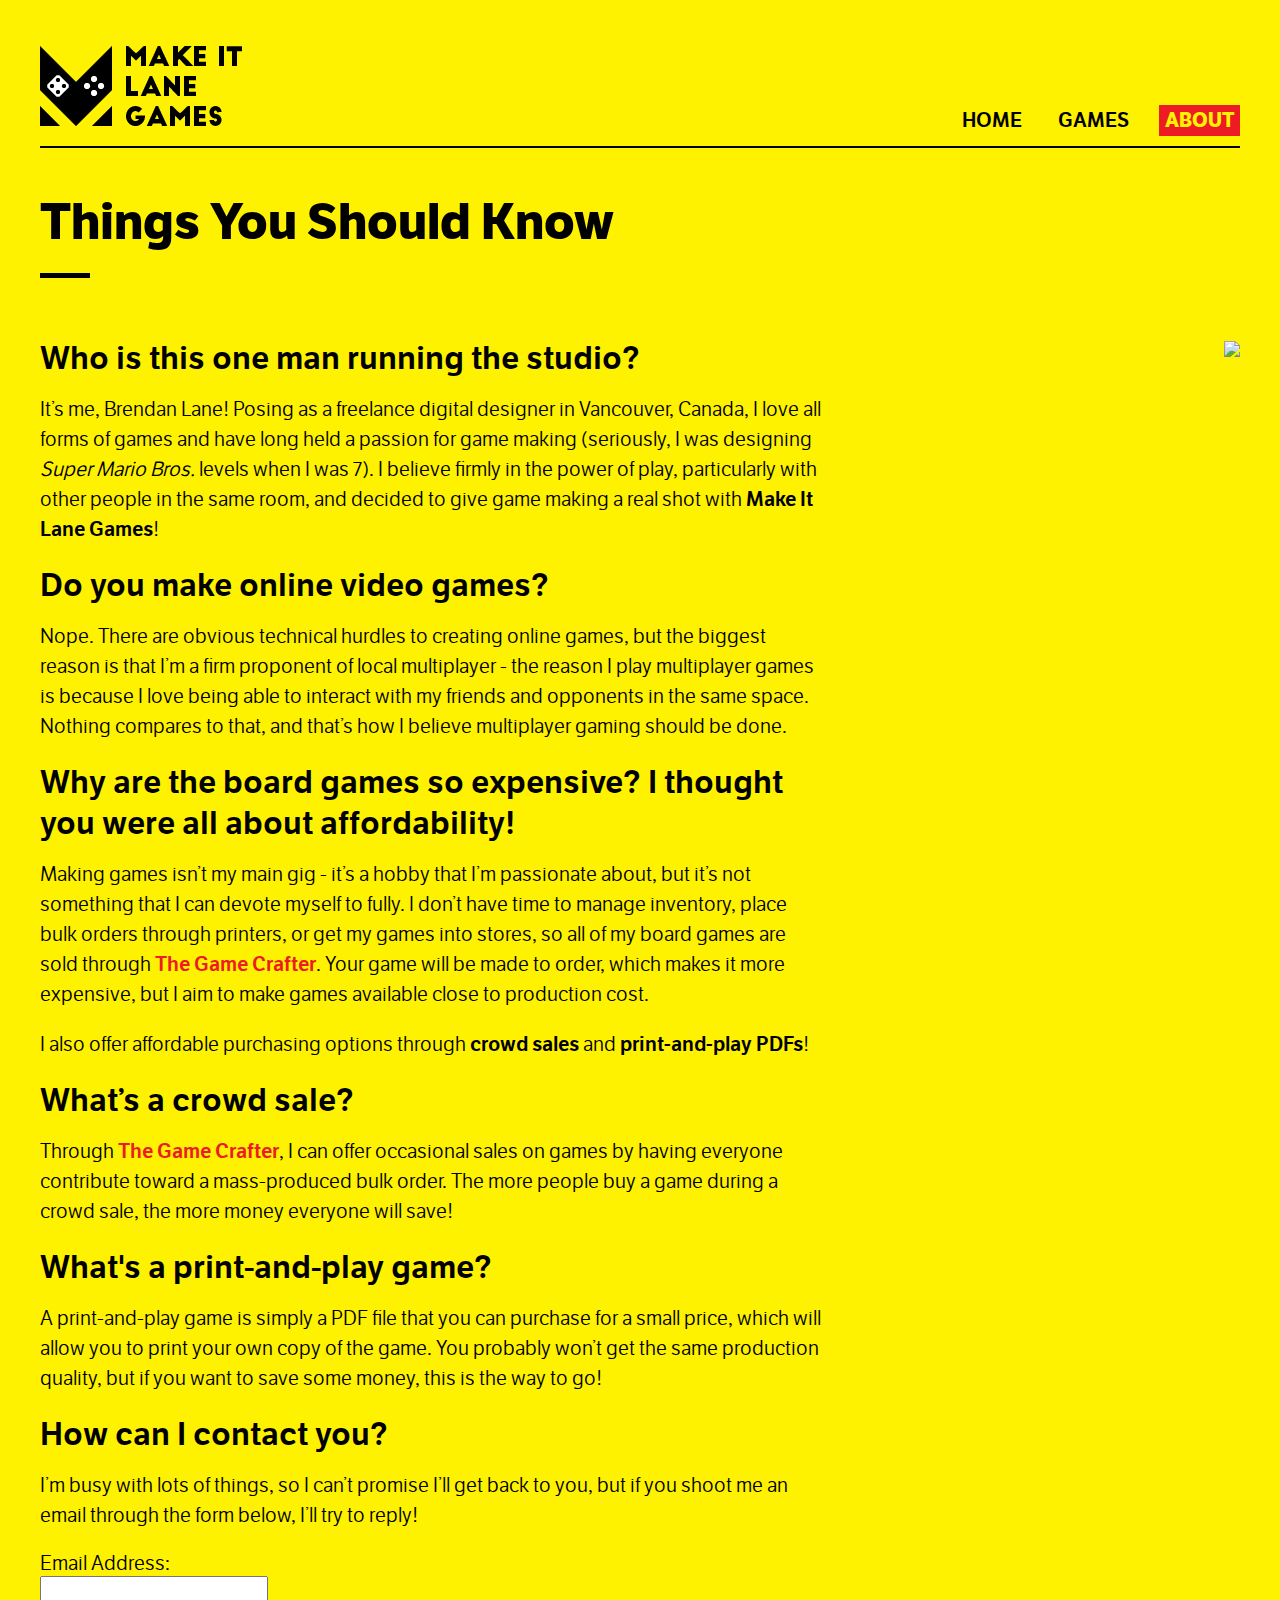
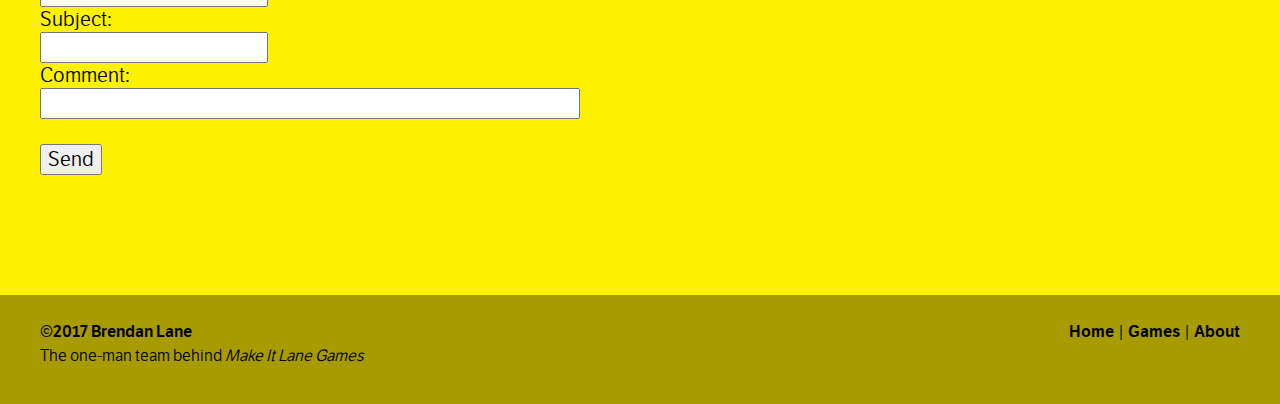
==== public_html/about.html @ 12514924 "Created basic skeletons for home and about page, including content" ====
<!DOCTYPE html>
<html>

  <head>
    <meta charset="utf-8">
    <meta name="viewport" content="width=device-width, initial-scale=1">
    <title>Home | Make It Lane Games</title>

    <link href="css/main.css" rel="stylesheet">
    <link rel="shortcut icon" type="image/png" href="img/favicon.png"> <!-- Favicon -->
  </head>





  <body>

    <div class="wrapper">  

      <!-- Header -->

      <!-- Main Navigation -->
      <header>
        <nav>
          <div class="container">
            <div class="col-1of3 col-1of2-sm">
              <a href="index.html" class="link-brendan"><img src="img/logo-nav.png" alt="Brendan Lane's logo."></a>
            </div>
            <div class="col-2of3 col-1of2-sm">
              <ul>
                <li><a href="index.html">Home</a></li>
                <li><a href="games.html">Games</a></li>
                <li><a href="about.html" class="nav-link-current">About</a></li>
              </ul>
            </div>
          </div>
        </nav>
      </header>


      <!-- Main layout -->
      <div class="container">
        <div class="col-full">
          <h1>Things You Should Know</h1>
        </div>
      </div>
      <div class="container">
        <div class="col-1of3 col-1of2-sm mobile-switch">
          <img src="http://via.placeholder.com/600x1200">
        </div>
        <div class="col-2of3 col-1of2-sm">
          <h2>Who is this one man running the studio?</h2>
          <p>It’s me, Brendan Lane! Posing as a freelance digital designer in Vancouver, Canada, I love all forms of games and have long held a passion for game making (seriously, I was designing <em>Super Mario Bros.</em> levels when I was 7). I believe firmly in the power of play, particularly with other people in the same room, and decided to give game making a real shot with <strong>Make It Lane Games</strong>!</p>
          <h2>Do you make online video games?</h2>
          <p>Nope. There are obvious technical hurdles to creating online games, but the biggest reason is that I’m a firm proponent of local multiplayer - the reason I play multiplayer games is because I love being able to interact with my friends and opponents in the same space. Nothing compares to that, and that’s how I believe multiplayer gaming should be done.</p>
          <h2>Why are the board games so expensive? I thought you were all about affordability!</h2>
          <p>Making games isn’t my main gig - it’s a hobby that I’m passionate about, but it’s not something that I can devote myself to fully. I don’t have time to manage inventory, place bulk orders through printers, or get my games into stores, so all of my board games are sold through <a href="http://www.thegamecrafter.com">The Game Crafter</a>. Your game will be made to order, which makes it more expensive, but I aim to make games available close to production cost.</p>
          <p>I also offer affordable purchasing options through <strong>crowd sales</strong> and <strong>print-and-play PDFs</strong>!</p>
          <h2>What’s a crowd sale?</h2>
          <p>Through <a href="http://www.thegamecrafter.com">The Game Crafter</a>, I can offer occasional sales on games by having everyone contribute toward a mass-produced bulk order. The more people buy a game during a crowd sale, the more money everyone will save!</p>
          <h2>What's a print-and-play game?</h2>
          <p>A print-and-play game is simply a PDF file that you can purchase for a small price, which will allow you to print your own copy of the game. You probably won’t get the same production quality, but if you want to save some money, this is the way to go!</p>
          <h2>How can I contact you?</h2>
          <p>I’m busy with lots of things, so I can’t promise I’ll get back to you, but if you shoot me an email through the form below, I’ll try to reply!</p>
          <form action="mailto:someone@example.com" method="post" enctype="text/plain">
            Email Address:<br>
            <input type="text" name="mail"><br>
            Subject:<br>
            <input type="text" name="subject"><br>
            Comment:<br>
            <input type="text" name="comment" size="50"><br><br>
            <input type="submit" value="Send">
          </form>
        </div>
      </div>
    </div>



    <!-- Footer -->
    <footer>
      <div class="wrapper">
        <div class="container">
          <div class="col-2of3 col-1of2-sm">
            <p><strong>©2017 Brendan Lane</strong><br/>
              The one-man team behind <em>Make It Lane Games</em></p>
          </div>
          <div class="col-1of3 col-1of2-sm">
            <p class="contact-list-footer"><a href="index.html">Home</a> | <a href="games.html">Games</a> | <a href="about.html">About</a></p>
           </div>
        </div>
      </div>
    </footer>

    

  </body>
</html>
---- public_html/css/main.css ----
/*! normalize.css v3.0.2 | MIT License | git.io/normalize */html{font-family:sans-serif;-ms-text-size-adjust:100%;-webkit-text-size-adjust:100%}body{margin:0}article,aside,details,figcaption,figure,footer,header,hgroup,main,menu,nav,section,summary{display:block}audio,canvas,progress,video{display:inline-block;vertical-align:baseline}audio:not([controls]){display:none;height:0}[hidden],template{display:none}a{background-color:transparent}a:active,a:hover{outline:0}abbr[title]{border-bottom:1px dotted}b,strong{font-weight:bold}dfn{font-style:italic}h1{font-size:2em;margin:0.67em 0}mark{background:#ff0;color:#000}small{font-size:80%}sub,sup{font-size:75%;line-height:0;position:relative;vertical-align:baseline}sup{top:-0.5em}sub{bottom:-0.25em}img{border:0}svg:not(:root){overflow:hidden}figure{margin:1em 40px}hr{-moz-box-sizing:content-box;-webkit-box-sizing:content-box;box-sizing:content-box;height:0}pre{overflow:auto}code,kbd,pre,samp{font-family:monospace, monospace;font-size:1em}button,input,optgroup,select,textarea{color:inherit;font:inherit;margin:0}button{overflow:visible}button,select{text-transform:none}button,html input[type=button],input[type=reset],input[type=submit]{-webkit-appearance:button;cursor:pointer}button[disabled],html input[disabled]{cursor:default}button::-moz-focus-inner,input::-moz-focus-inner{border:0;padding:0}input{line-height:normal}input[type=checkbox],input[type=radio]{-webkit-box-sizing:border-box;box-sizing:border-box;padding:0}input[type=number]::-webkit-inner-spin-button,input[type=number]::-webkit-outer-spin-button{height:auto}input[type=search]{-webkit-appearance:textfield;-moz-box-sizing:content-box;-webkit-box-sizing:content-box;box-sizing:content-box}input[type=search]::-webkit-search-cancel-button,input[type=search]::-webkit-search-decoration{-webkit-appearance:none}fieldset{border:1px solid #c0c0c0;margin:0 2px;padding:0.35em 0.625em 0.75em}legend{border:0;padding:0}textarea{overflow:auto}optgroup{font-weight:bold}table{border-collapse:collapse;border-spacing:0}td,th{padding:0}@font-face{font-family:'LFT Etica';src:url("fonts/lft_etica_book.eot");src:url("fonts/lft_etica_book.eot?#iefix") format("embedded-opentype"), url("fonts/lft_etica_book.woff2") format("woff2"), url("fonts/lft_etica_book.woff") format("woff"), url("fonts/lft_etica_book.ttf") format("truetype"), url("fonts/lft_etica_book.svg#svgFontName") format("svg")}@font-face{font-family:'LFT Etica Bold';src:url("fonts/lft_etica_bold.eot");src:url("fonts/lft_etica_bold.eot?#iefix") format("embedded-opentype"), url("fonts/lft_etica_bold.woff2") format("woff2"), url("fonts/lft_etica_bold.woff") format("woff"), url("fonts/lft_etica_bold.ttf") format("truetype"), url("fonts/lft_etica_bold.svg#svgFontName") format("svg")}@font-face{font-family:'LFT Etica Bold Italic';src:url("fonts/lft_etica_bolditalic.eot");src:url("fonts/lft_etica_bolditalic?#iefix") format("embedded-opentype"), url("fonts/lft_etica_bolditalic.woff2") format("woff2"), url("fonts/lft_etica_bolditalic.woff") format("woff"), url("fonts/lft_etica_bolditalic.ttf") format("truetype"), url("fonts/lft_etica_bolditalic.svg#svgFontName") format("svg")}@font-face{font-family:'LFT Etica Semibold';src:url("fonts/lft_etica_semibold.eot");src:url("fonts/lft_etica_semibold.eot?#iefix") format("embedded-opentype"), url("fonts/lft_etica_semibold.woff2") format("woff2"), url("fonts/lft_etica_semibold.woff") format("woff"), url("fonts/lft_etica_semibold.ttf") format("truetype"), url("fonts/lft_etica_semibold.svg#svgFontName") format("svg")}@font-face{font-family:'LFT Etica Light';src:url("fonts/lft_etica_light.eot");src:url("fonts/lft_etica_light.eot?#iefix") format("embedded-opentype"), url("fonts/lft_etica_light.woff2") format("woff2"), url("fonts/lft_etica_light.woff") format("woff"), url("fonts/lft_etica_light.ttf") format("truetype"), url("fonts/lft_etica_light.svg#svgFontName") format("svg")}@font-face{font-family:'LFT Etica Light Italic';src:url("fonts/lft_etica_lightitalic.eot");src:url("fonts/lft_etica_lightitalic.eot?#iefix") format("embedded-opentype"), url("fonts/lft_etica_lightitalic.woff2") format("woff2"), url("fonts/lft_etica_lightitalic.woff") format("woff"), url("fonts/lft_etica_lightitalic.ttf") format("truetype"), url("fonts/lft_etica_lightitalic.svg#svgFontName") format("svg")}*,:after,:before{-webkit-box-sizing:border-box;box-sizing:border-box}body{font-family:'LFT Etica', Arial, sans-serif;font-size:1.25em;color:#000000;background-color:#FFF200;padding-bottom:0;margin-top:1.3em}.wrapper{max-width:76em;margin:0 auto;padding:0 2em}img{max-width:100%;height:auto}::-moz-selection{color:#FFF200;background:#ED1C24}::selection{color:#FFF200;background:#ED1C24}figure{margin:0}nav{padding:1em 0;border-bottom:0.1em solid #000000}nav ul{margin:0;text-align:center;padding:2.2em 0 0 0}nav a{border-bottom:none}nav a:focus,nav a:hover{border-bottom:none}nav li{list-style-type:none;text-transform:uppercase;font-size:1em;font-family:'LFT Etica Semibold', Arial, sans-serif;margin:0 1em 0.5em 1em;display:inline-block}nav li a{color:#000000;padding:0.15em 0.3em}nav li a.nav-link-current,nav li a:focus,nav li a:hover{color:#FFF200;background-color:#ED1C24}nav li a.nav-link-current{font-family:'LFT Etica bold', Arial, sans-serif}nav img{margin:auto;display:block;opacity:1;-webkit-transition:opacity 0.3s ease-out;-o-transition:opacity 0.3s ease-out;transition:opacity 0.3s ease-out}nav img:focus,nav img:hover{opacity:0.5;-webkit-transition:opacity 0.3s ease-out;-o-transition:opacity 0.3s ease-out;transition:opacity 0.3s ease-out}h1{font-size:1.75em;margin:0;font-family:'LFT Etica Bold', Arial, sans-serif;color:#000000}h1:after{color:#000000;content:"\A \2014";white-space:pre-wrap}h1 #highlight{color:#ED1C24}h2{font-family:'LFT Etica Semibold', Arial, sans-serif;font-size:1.2em;margin-top:0;margin-bottom:0.5em;color:#000000}h3{font-family:'LFT Etica Semibold', Arial, sans-serif;font-size:0.9em;margin-bottom:0;color:#000000}h4{text-transform:uppercase;font-size:0.8em;font-family:'LFT Etica Semibold', Arial, sans-serif;margin-bottom:0;color:#000000}ol,p,ul{margin:0 0 1em 0;font-size:0.8em;line-height:1.5em}p strong{font-family:'LFT Etica Semibold', Arial, sans-serif}.button{margin:0 auto;width:7.5;padding:0.5em 0.75em;color:#FFF200;background-color:#ED1C24;text-decoration:none;text-transform:uppercase;font-family:'LFT Etica Bold', Arial, sans-serif;border-bottom:none;-webkit-transition:all 0.1s ease-out;-o-transition:all 0.1s ease-out;transition:all 0.1s ease-out}.button:focus,.button:hover{background-color:#A89B00;color:#FFF200;border-bottom:none}a{color:#ED1C24;font-family:'LFT Etica Semibold', Arial, sans-serif;border-bottom:0.15em solid rgba(153, 43, 31, 0);text-decoration:none;-webkit-transition:all 0.3s ease-out;-o-transition:all 0.3s ease-out;transition:all 0.3s ease-out}a:focus,a:hover{color:#ED1C24;border-bottom:0.15em solid #992b1f;-webkit-transition:all 0.3s ease-out;-o-transition:all 0.3s ease-out;transition:all 0.3s ease-out}footer{background-color:#A89B00;font-family:'LFT Etica', Arial, sans-serif;padding-top:0.5em;margin-top:5em}footer a{color:#000000;border-bottom:0.15em solid transparent}footer a:focus,footer a:hover{color:#000000;border-bottom:0.15em solid black}.recent-games{border-top:0.1em solid #A89B00;padding-top:5em}.recent-games .container{margin-bottom:1.5em}.game-preview{padding:0.3em 0;text-align:left;opacity:1;position:relative}.game-preview img{display:block;-webkit-transition:all 0.3s ease-out;-o-transition:all 0.3s ease-out;transition:all 0.3s ease-out}.game-preview:focus img,.game-preview:hover img{opacity:0.9;-webkit-transition:all 0.3s ease-out;-o-transition:all 0.3s ease-out;transition:all 0.3s ease-out}.game-preview .game-info{position:absolute;background-color:black;height:3em;left:0;right:0;bottom:0;-webkit-transition:all 0.3s ease-out;-o-transition:all 0.3s ease-out;transition:all 0.3s ease-out}.game-preview:focus .game-info,.game-preview:hover .game-info{background-color:rgba(0, 0, 0, 0.65);-webkit-transition:all 0.3s ease-out;-o-transition:all 0.3s ease-out;transition:all 0.3s ease-out}.game-preview .game-name{font-family:'LFT Etica Bold', Arial, sans-serif;font-size:1em;margin:0.65em 0 0 0.75em;line-height:1;color:#FFF200;-webkit-transition:all 0.3s ease-out;-o-transition:all 0.3s ease-out;transition:all 0.3s ease-out}.game-preview .game-price{font-family:'LFT Etica Light Italic', Arial, sans-serif;font-size:0.8em;margin:0 0 0 0.75em;padding-bottom:2em;line-height:1;color:#FFF200}.game-preview:focus .game-name,.game-preview:hover .game-name{-webkit-transition:all 0.3s ease-out;-o-transition:all 0.3s ease-out;transition:all 0.3s ease-out}.container.separator{padding-bottom:3.5em}.container:after{content:"";display:table;clear:both}[class*=col-]{margin:1em 0;width:100%}nav [class*=col-]{margin:0;width:100%}@media (min-width:35em){h1{font-size:1.5em}h2{font-size:1.25em}h3{font-size:1.1em;margin-bottom:0.3em}h4{font-size:0.9em}ol,p,ul{font-size:1em}nav ul li{margin-right:0}header{padding-bottom:1.5em}footer{padding-top:0.25em}footer p{font-size:0.8em}nav{position:relative}nav img{float:left}nav ul{position:absolute;bottom:0;right:0}}@media (min-width:40em){.container{margin-left:-1em;margin-right:-1em}[class*=col-]{padding:0 1em;float:left}.col-1of2-sm{width:50%}.col-full{width:100%}.mobile-switch{float:right;text-align:right}.separator{margin-bottom:5em}.contact-list-footer{text-align:right}.game-preview .game-info{left:1em;right:1em}}@media (min-width:56.25em){h1{font-size:2.5em;line-height:1em}h2{font-size:1.6em}.col-1of3{width:33.33%}.col-2of3{width:66.66%}.col-1of4{width:25%}.col-3of4{width:75%}.col-1of2{width:50%}}
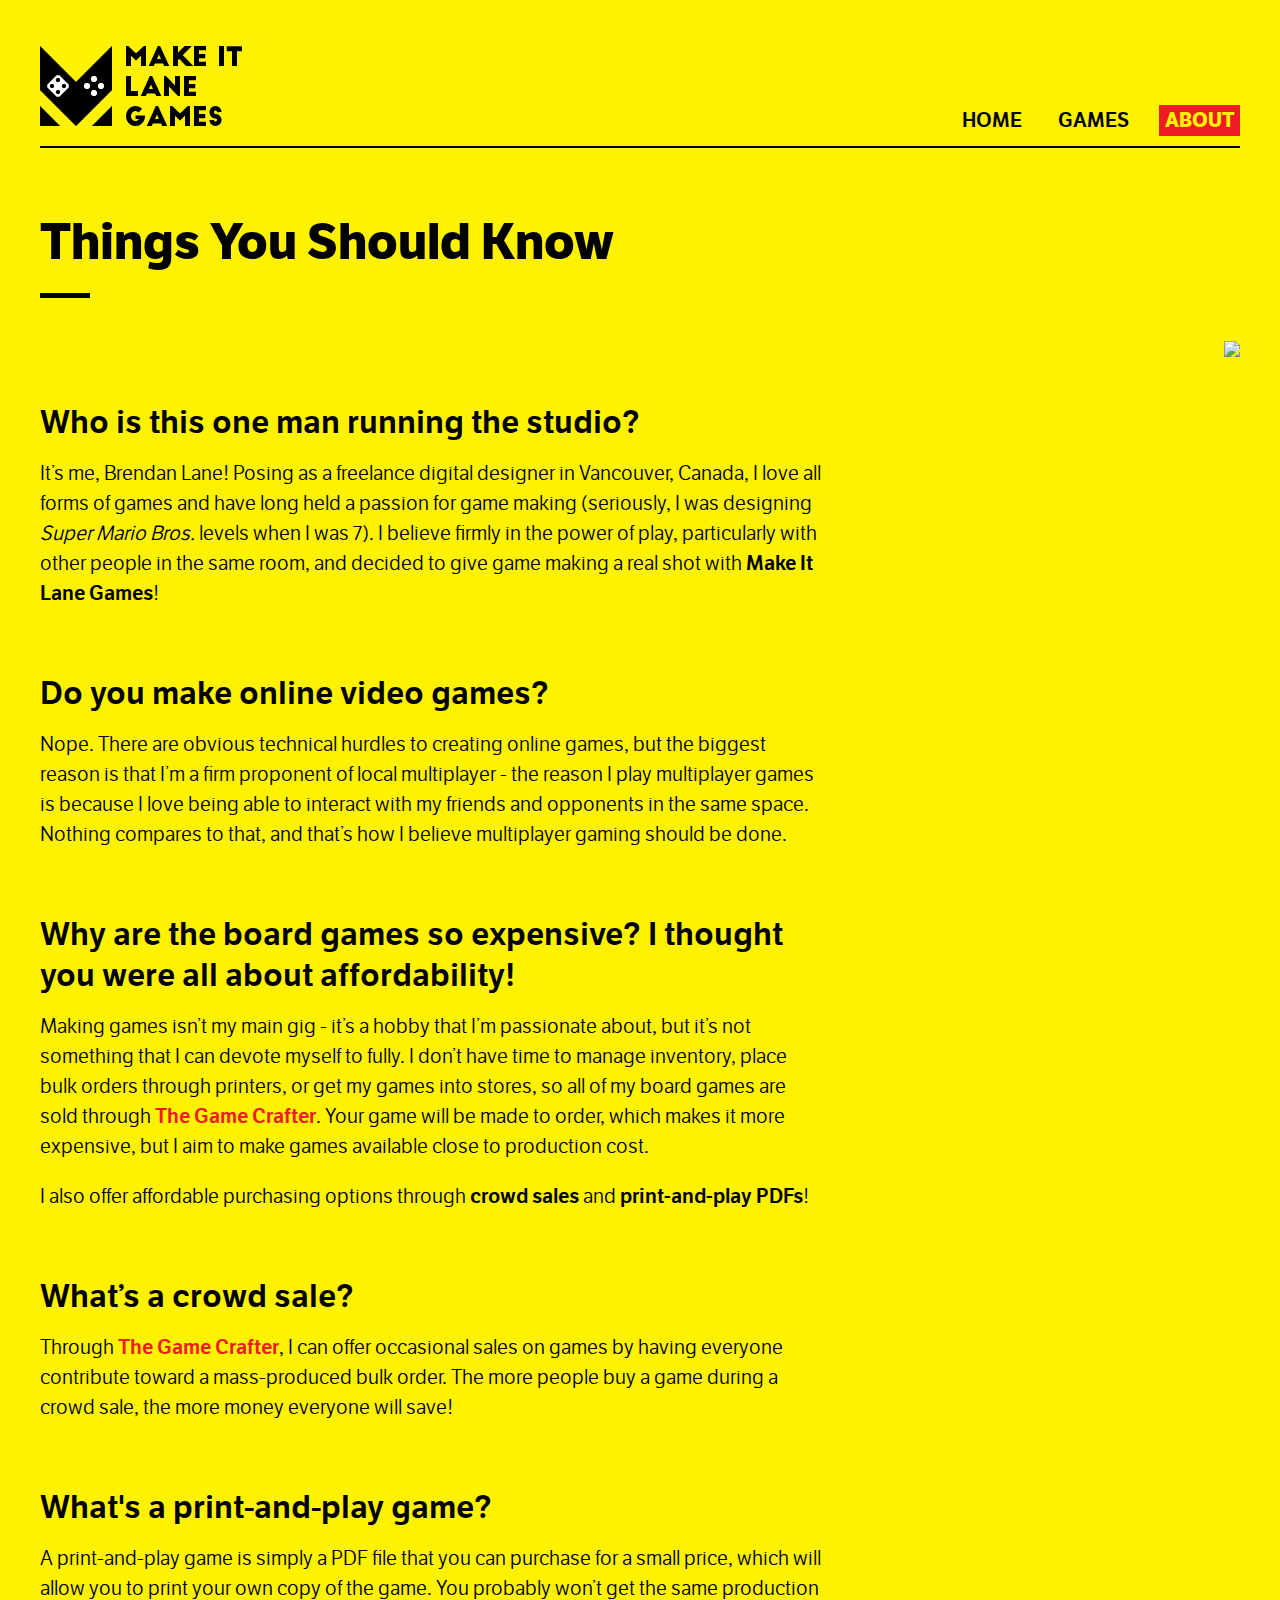
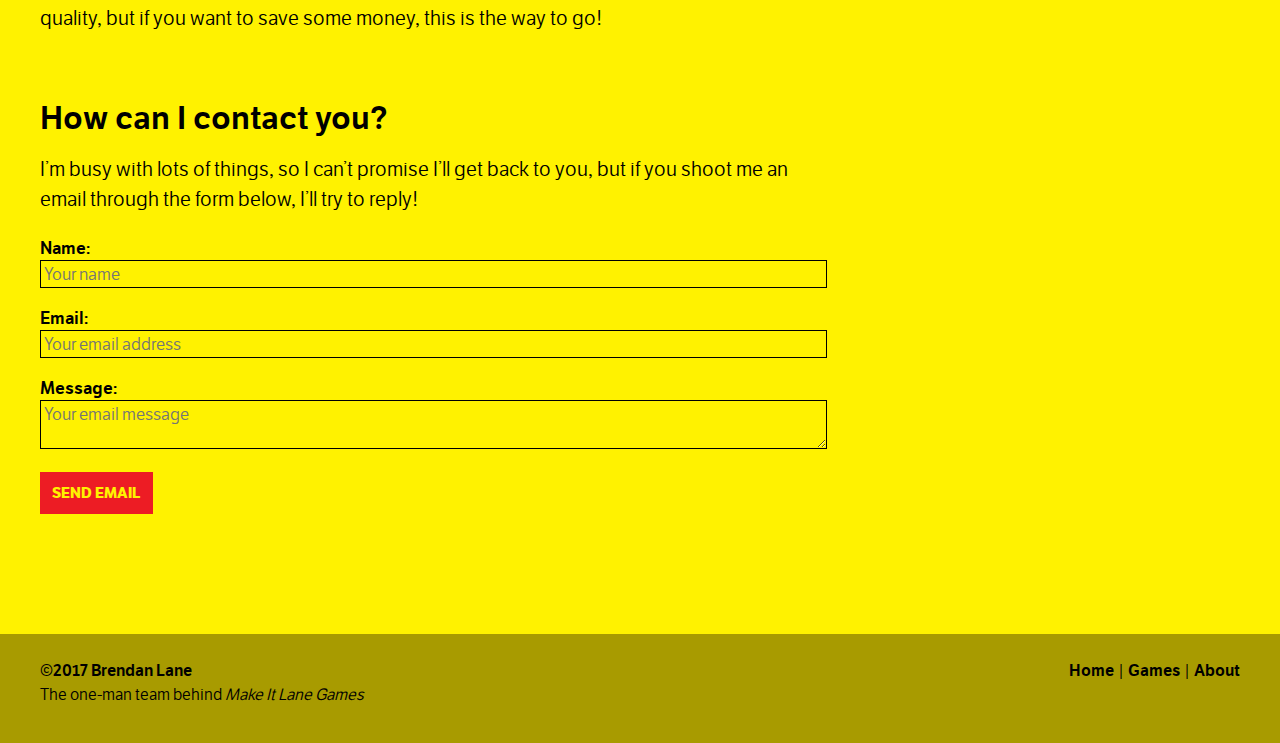
==== commit 06533351: "Made entire skeleton of website Created a generally semantic structure Finished styling mobile-first" ====
--- a/public_html/about.html
+++ b/public_html/about.html
@@ -4,7 +4,7 @@
   <head>
     <meta charset="utf-8">
     <meta name="viewport" content="width=device-width, initial-scale=1">
-    <title>Home | Make It Lane Games</title>
+    <title>About | Make It Lane Games</title>
 
     <link href="css/main.css" rel="stylesheet">
     <link rel="shortcut icon" type="image/png" href="img/favicon.png"> <!-- Favicon -->
@@ -23,7 +23,7 @@
       <!-- Main Navigation -->
       <header>
         <nav>
-          <div class="container">
+          <section class="container">
             <div class="col-1of3 col-1of2-sm">
               <a href="index.html" class="link-brendan"><img src="img/logo-nav.png" alt="Brendan Lane's logo."></a>
             </div>
@@ -34,22 +34,18 @@
                 <li><a href="about.html" class="nav-link-current">About</a></li>
               </ul>
             </div>
-          </div>
+          </section>
         </nav>
       </header>
 
 
       <!-- Main layout -->
-      <div class="container">
-        <div class="col-full">
-          <h1>Things You Should Know</h1>
-        </div>
-      </div>
-      <div class="container">
-        <div class="col-1of3 col-1of2-sm mobile-switch">
+      <h1>Things You Should Know</h1>
+      <section class="container">
+        <section class="col-1of3 col-1of2-sm mobile-switch">
           <img src="http://via.placeholder.com/600x1200">
-        </div>
-        <div class="col-2of3 col-1of2-sm">
+        </section>
+        <article class="col-2of3 col-1of2-sm">
           <h2>Who is this one man running the studio?</h2>
           <p>It’s me, Brendan Lane! Posing as a freelance digital designer in Vancouver, Canada, I love all forms of games and have long held a passion for game making (seriously, I was designing <em>Super Mario Bros.</em> levels when I was 7). I believe firmly in the power of play, particularly with other people in the same room, and decided to give game making a real shot with <strong>Make It Lane Games</strong>!</p>
           <h2>Do you make online video games?</h2>
@@ -63,17 +59,31 @@
           <p>A print-and-play game is simply a PDF file that you can purchase for a small price, which will allow you to print your own copy of the game. You probably won’t get the same production quality, but if you want to save some money, this is the way to go!</p>
           <h2>How can I contact you?</h2>
           <p>I’m busy with lots of things, so I can’t promise I’ll get back to you, but if you shoot me an email through the form below, I’ll try to reply!</p>
-          <form action="mailto:someone@example.com" method="post" enctype="text/plain">
-            Email Address:<br>
-            <input type="text" name="mail"><br>
-            Subject:<br>
-            <input type="text" name="subject"><br>
-            Comment:<br>
-            <input type="text" name="comment" size="50"><br><br>
-            <input type="submit" value="Send">
+          <form id="contact-form" action="/" method="post">
+            <div>
+              <label>
+                <span>Name:</span><br/>
+                <input placeholder="Your name" type="text" tabindex="1" required>
+              </label>
+            </div>
+            <div>
+              <label>
+                <span>Email:</span><br/>
+                <input placeholder="Your email address" type="email" tabindex="2" required>
+              </label>
+            </div>
+            <div>
+              <label>
+                <span>Message:</span><br/>
+                <textarea placeholder="Your email message" tabindex="3" required></textarea>
+              </label>
+            </div>
+            <div>
+              <button name="submit" type="submit" id="contact-submit">Send Email</button>
+            </div>
           </form>
-        </div>
-      </div>
+        </article>
+      </section>
     </div>
 
 
@@ -81,7 +91,7 @@
     <!-- Footer -->
     <footer>
       <div class="wrapper">
-        <div class="container">
+        <section class="container">
           <div class="col-2of3 col-1of2-sm">
             <p><strong>©2017 Brendan Lane</strong><br/>
               The one-man team behind <em>Make It Lane Games</em></p>
@@ -89,7 +99,7 @@
           <div class="col-1of3 col-1of2-sm">
             <p class="contact-list-footer"><a href="index.html">Home</a> | <a href="games.html">Games</a> | <a href="about.html">About</a></p>
            </div>
-        </div>
+        </section>
       </div>
     </footer>
 
--- a/public_html/css/main.css
+++ b/public_html/css/main.css
@@ -1 +1 @@
-/*! normalize.css v3.0.2 | MIT License | git.io/normalize */html{font-family:sans-serif;-ms-text-size-adjust:100%;-webkit-text-size-adjust:100%}body{margin:0}article,aside,details,figcaption,figure,footer,header,hgroup,main,menu,nav,section,summary{display:block}audio,canvas,progress,video{display:inline-block;vertical-align:baseline}audio:not([controls]){display:none;height:0}[hidden],template{display:none}a{background-color:transparent}a:active,a:hover{outline:0}abbr[title]{border-bottom:1px dotted}b,strong{font-weight:bold}dfn{font-style:italic}h1{font-size:2em;margin:0.67em 0}mark{background:#ff0;color:#000}small{font-size:80%}sub,sup{font-size:75%;line-height:0;position:relative;vertical-align:baseline}sup{top:-0.5em}sub{bottom:-0.25em}img{border:0}svg:not(:root){overflow:hidden}figure{margin:1em 40px}hr{-moz-box-sizing:content-box;-webkit-box-sizing:content-box;box-sizing:content-box;height:0}pre{overflow:auto}code,kbd,pre,samp{font-family:monospace, monospace;font-size:1em}button,input,optgroup,select,textarea{color:inherit;font:inherit;margin:0}button{overflow:visible}button,select{text-transform:none}button,html input[type=button],input[type=reset],input[type=submit]{-webkit-appearance:button;cursor:pointer}button[disabled],html input[disabled]{cursor:default}button::-moz-focus-inner,input::-moz-focus-inner{border:0;padding:0}input{line-height:normal}input[type=checkbox],input[type=radio]{-webkit-box-sizing:border-box;box-sizing:border-box;padding:0}input[type=number]::-webkit-inner-spin-button,input[type=number]::-webkit-outer-spin-button{height:auto}input[type=search]{-webkit-appearance:textfield;-moz-box-sizing:content-box;-webkit-box-sizing:content-box;box-sizing:content-box}input[type=search]::-webkit-search-cancel-button,input[type=search]::-webkit-search-decoration{-webkit-appearance:none}fieldset{border:1px solid #c0c0c0;margin:0 2px;padding:0.35em 0.625em 0.75em}legend{border:0;padding:0}textarea{overflow:auto}optgroup{font-weight:bold}table{border-collapse:collapse;border-spacing:0}td,th{padding:0}@font-face{font-family:'LFT Etica';src:url("fonts/lft_etica_book.eot");src:url("fonts/lft_etica_book.eot?#iefix") format("embedded-opentype"), url("fonts/lft_etica_book.woff2") format("woff2"), url("fonts/lft_etica_book.woff") format("woff"), url("fonts/lft_etica_book.ttf") format("truetype"), url("fonts/lft_etica_book.svg#svgFontName") format("svg")}@font-face{font-family:'LFT Etica Bold';src:url("fonts/lft_etica_bold.eot");src:url("fonts/lft_etica_bold.eot?#iefix") format("embedded-opentype"), url("fonts/lft_etica_bold.woff2") format("woff2"), url("fonts/lft_etica_bold.woff") format("woff"), url("fonts/lft_etica_bold.ttf") format("truetype"), url("fonts/lft_etica_bold.svg#svgFontName") format("svg")}@font-face{font-family:'LFT Etica Bold Italic';src:url("fonts/lft_etica_bolditalic.eot");src:url("fonts/lft_etica_bolditalic?#iefix") format("embedded-opentype"), url("fonts/lft_etica_bolditalic.woff2") format("woff2"), url("fonts/lft_etica_bolditalic.woff") format("woff"), url("fonts/lft_etica_bolditalic.ttf") format("truetype"), url("fonts/lft_etica_bolditalic.svg#svgFontName") format("svg")}@font-face{font-family:'LFT Etica Semibold';src:url("fonts/lft_etica_semibold.eot");src:url("fonts/lft_etica_semibold.eot?#iefix") format("embedded-opentype"), url("fonts/lft_etica_semibold.woff2") format("woff2"), url("fonts/lft_etica_semibold.woff") format("woff"), url("fonts/lft_etica_semibold.ttf") format("truetype"), url("fonts/lft_etica_semibold.svg#svgFontName") format("svg")}@font-face{font-family:'LFT Etica Light';src:url("fonts/lft_etica_light.eot");src:url("fonts/lft_etica_light.eot?#iefix") format("embedded-opentype"), url("fonts/lft_etica_light.woff2") format("woff2"), url("fonts/lft_etica_light.woff") format("woff"), url("fonts/lft_etica_light.ttf") format("truetype"), url("fonts/lft_etica_light.svg#svgFontName") format("svg")}@font-face{font-family:'LFT Etica Light Italic';src:url("fonts/lft_etica_lightitalic.eot");src:url("fonts/lft_etica_lightitalic.eot?#iefix") format("embedded-opentype"), url("fonts/lft_etica_lightitalic.woff2") format("woff2"), url("fonts/lft_etica_lightitalic.woff") format("woff"), url("fonts/lft_etica_lightitalic.ttf") format("truetype"), url("fonts/lft_etica_lightitalic.svg#svgFontName") format("svg")}*,:after,:before{-webkit-box-sizing:border-box;box-sizing:border-box}body{font-family:'LFT Etica', Arial, sans-serif;font-size:1.25em;color:#000000;background-color:#FFF200;padding-bottom:0;margin-top:1.3em}.wrapper{max-width:76em;margin:0 auto;padding:0 2em}img{max-width:100%;height:auto}::-moz-selection{color:#FFF200;background:#ED1C24}::selection{color:#FFF200;background:#ED1C24}figure{margin:0}nav{padding:1em 0;border-bottom:0.1em solid #000000}nav ul{margin:0;text-align:center;padding:2.2em 0 0 0}nav a{border-bottom:none}nav a:focus,nav a:hover{border-bottom:none}nav li{list-style-type:none;text-transform:uppercase;font-size:1em;font-family:'LFT Etica Semibold', Arial, sans-serif;margin:0 1em 0.5em 1em;display:inline-block}nav li a{color:#000000;padding:0.15em 0.3em}nav li a.nav-link-current,nav li a:focus,nav li a:hover{color:#FFF200;background-color:#ED1C24}nav li a.nav-link-current{font-family:'LFT Etica bold', Arial, sans-serif}nav img{margin:auto;display:block;opacity:1;-webkit-transition:opacity 0.3s ease-out;-o-transition:opacity 0.3s ease-out;transition:opacity 0.3s ease-out}nav img:focus,nav img:hover{opacity:0.5;-webkit-transition:opacity 0.3s ease-out;-o-transition:opacity 0.3s ease-out;transition:opacity 0.3s ease-out}h1{font-size:1.75em;margin:0;font-family:'LFT Etica Bold', Arial, sans-serif;color:#000000}h1:after{color:#000000;content:"\A \2014";white-space:pre-wrap}h1 #highlight{color:#ED1C24}h2{font-family:'LFT Etica Semibold', Arial, sans-serif;font-size:1.2em;margin-top:0;margin-bottom:0.5em;color:#000000}h3{font-family:'LFT Etica Semibold', Arial, sans-serif;font-size:0.9em;margin-bottom:0;color:#000000}h4{text-transform:uppercase;font-size:0.8em;font-family:'LFT Etica Semibold', Arial, sans-serif;margin-bottom:0;color:#000000}ol,p,ul{margin:0 0 1em 0;font-size:0.8em;line-height:1.5em}p strong{font-family:'LFT Etica Semibold', Arial, sans-serif}.button{margin:0 auto;width:7.5;padding:0.5em 0.75em;color:#FFF200;background-color:#ED1C24;text-decoration:none;text-transform:uppercase;font-family:'LFT Etica Bold', Arial, sans-serif;border-bottom:none;-webkit-transition:all 0.1s ease-out;-o-transition:all 0.1s ease-out;transition:all 0.1s ease-out}.button:focus,.button:hover{background-color:#A89B00;color:#FFF200;border-bottom:none}a{color:#ED1C24;font-family:'LFT Etica Semibold', Arial, sans-serif;border-bottom:0.15em solid rgba(153, 43, 31, 0);text-decoration:none;-webkit-transition:all 0.3s ease-out;-o-transition:all 0.3s ease-out;transition:all 0.3s ease-out}a:focus,a:hover{color:#ED1C24;border-bottom:0.15em solid #992b1f;-webkit-transition:all 0.3s ease-out;-o-transition:all 0.3s ease-out;transition:all 0.3s ease-out}footer{background-color:#A89B00;font-family:'LFT Etica', Arial, sans-serif;padding-top:0.5em;margin-top:5em}footer a{color:#000000;border-bottom:0.15em solid transparent}footer a:focus,footer a:hover{color:#000000;border-bottom:0.15em solid black}.recent-games{border-top:0.1em solid #A89B00;padding-top:5em}.recent-games .container{margin-bottom:1.5em}.game-preview{padding:0.3em 0;text-align:left;opacity:1;position:relative}.game-preview img{display:block;-webkit-transition:all 0.3s ease-out;-o-transition:all 0.3s ease-out;transition:all 0.3s ease-out}.game-preview:focus img,.game-preview:hover img{opacity:0.9;-webkit-transition:all 0.3s ease-out;-o-transition:all 0.3s ease-out;transition:all 0.3s ease-out}.game-preview .game-info{position:absolute;background-color:black;height:3em;left:0;right:0;bottom:0;-webkit-transition:all 0.3s ease-out;-o-transition:all 0.3s ease-out;transition:all 0.3s ease-out}.game-preview:focus .game-info,.game-preview:hover .game-info{background-color:rgba(0, 0, 0, 0.65);-webkit-transition:all 0.3s ease-out;-o-transition:all 0.3s ease-out;transition:all 0.3s ease-out}.game-preview .game-name{font-family:'LFT Etica Bold', Arial, sans-serif;font-size:1em;margin:0.65em 0 0 0.75em;line-height:1;color:#FFF200;-webkit-transition:all 0.3s ease-out;-o-transition:all 0.3s ease-out;transition:all 0.3s ease-out}.game-preview .game-price{font-family:'LFT Etica Light Italic', Arial, sans-serif;font-size:0.8em;margin:0 0 0 0.75em;padding-bottom:2em;line-height:1;color:#FFF200}.game-preview:focus .game-name,.game-preview:hover .game-name{-webkit-transition:all 0.3s ease-out;-o-transition:all 0.3s ease-out;transition:all 0.3s ease-out}.container.separator{padding-bottom:3.5em}.container:after{content:"";display:table;clear:both}[class*=col-]{margin:1em 0;width:100%}nav [class*=col-]{margin:0;width:100%}@media (min-width:35em){h1{font-size:1.5em}h2{font-size:1.25em}h3{font-size:1.1em;margin-bottom:0.3em}h4{font-size:0.9em}ol,p,ul{font-size:1em}nav ul li{margin-right:0}header{padding-bottom:1.5em}footer{padding-top:0.25em}footer p{font-size:0.8em}nav{position:relative}nav img{float:left}nav ul{position:absolute;bottom:0;right:0}}@media (min-width:40em){.container{margin-left:-1em;margin-right:-1em}[class*=col-]{padding:0 1em;float:left}.col-1of2-sm{width:50%}.col-full{width:100%}.mobile-switch{float:right;text-align:right}.separator{margin-bottom:5em}.contact-list-footer{text-align:right}.game-preview .game-info{left:1em;right:1em}}@media (min-width:56.25em){h1{font-size:2.5em;line-height:1em}h2{font-size:1.6em}.col-1of3{width:33.33%}.col-2of3{width:66.66%}.col-1of4{width:25%}.col-3of4{width:75%}.col-1of2{width:50%}}+/*! normalize.css v3.0.2 | MIT License | git.io/normalize */html{font-family:sans-serif;-ms-text-size-adjust:100%;-webkit-text-size-adjust:100%}body{margin:0}article,aside,details,figcaption,figure,footer,header,hgroup,main,menu,nav,section,summary{display:block}audio,canvas,progress,video{display:inline-block;vertical-align:baseline}audio:not([controls]){display:none;height:0}[hidden],template{display:none}a{background-color:transparent}a:active,a:hover{outline:0}abbr[title]{border-bottom:1px dotted}b,strong{font-weight:bold}dfn{font-style:italic}h1{font-size:2em;margin:0.67em 0}mark{background:#ff0;color:#000}small{font-size:80%}sub,sup{font-size:75%;line-height:0;position:relative;vertical-align:baseline}sup{top:-0.5em}sub{bottom:-0.25em}img{border:0}svg:not(:root){overflow:hidden}figure{margin:1em 40px}hr{-moz-box-sizing:content-box;-webkit-box-sizing:content-box;box-sizing:content-box;height:0}pre{overflow:auto}code,kbd,pre,samp{font-family:monospace, monospace;font-size:1em}button,input,optgroup,select,textarea{color:inherit;font:inherit;margin:0}button{overflow:visible}button,select{text-transform:none}button,html input[type=button],input[type=reset],input[type=submit]{-webkit-appearance:button;cursor:pointer}button[disabled],html input[disabled]{cursor:default}button::-moz-focus-inner,input::-moz-focus-inner{border:0;padding:0}input{line-height:normal}input[type=checkbox],input[type=radio]{-webkit-box-sizing:border-box;box-sizing:border-box;padding:0}input[type=number]::-webkit-inner-spin-button,input[type=number]::-webkit-outer-spin-button{height:auto}input[type=search]{-webkit-appearance:textfield;-moz-box-sizing:content-box;-webkit-box-sizing:content-box;box-sizing:content-box}input[type=search]::-webkit-search-cancel-button,input[type=search]::-webkit-search-decoration{-webkit-appearance:none}fieldset{border:1px solid #c0c0c0;margin:0 2px;padding:0.35em 0.625em 0.75em}legend{border:0;padding:0}textarea{overflow:auto}optgroup{font-weight:bold}table{border-collapse:collapse;border-spacing:0}td,th{padding:0}@font-face{font-family:'LFT Etica';src:url("fonts/lft_etica_book.eot");src:url("fonts/lft_etica_book.eot?#iefix") format("embedded-opentype"), url("fonts/lft_etica_book.woff2") format("woff2"), url("fonts/lft_etica_book.woff") format("woff"), url("fonts/lft_etica_book.ttf") format("truetype"), url("fonts/lft_etica_book.svg#svgFontName") format("svg")}@font-face{font-family:'LFT Etica Bold';src:url("fonts/lft_etica_bold.eot");src:url("fonts/lft_etica_bold.eot?#iefix") format("embedded-opentype"), url("fonts/lft_etica_bold.woff2") format("woff2"), url("fonts/lft_etica_bold.woff") format("woff"), url("fonts/lft_etica_bold.ttf") format("truetype"), url("fonts/lft_etica_bold.svg#svgFontName") format("svg")}@font-face{font-family:'LFT Etica Bold Italic';src:url("fonts/lft_etica_bolditalic.eot");src:url("fonts/lft_etica_bolditalic?#iefix") format("embedded-opentype"), url("fonts/lft_etica_bolditalic.woff2") format("woff2"), url("fonts/lft_etica_bolditalic.woff") format("woff"), url("fonts/lft_etica_bolditalic.ttf") format("truetype"), url("fonts/lft_etica_bolditalic.svg#svgFontName") format("svg")}@font-face{font-family:'LFT Etica Semibold';src:url("fonts/lft_etica_semibold.eot");src:url("fonts/lft_etica_semibold.eot?#iefix") format("embedded-opentype"), url("fonts/lft_etica_semibold.woff2") format("woff2"), url("fonts/lft_etica_semibold.woff") format("woff"), url("fonts/lft_etica_semibold.ttf") format("truetype"), url("fonts/lft_etica_semibold.svg#svgFontName") format("svg")}@font-face{font-family:'LFT Etica Light';src:url("fonts/lft_etica_light.eot");src:url("fonts/lft_etica_light.eot?#iefix") format("embedded-opentype"), url("fonts/lft_etica_light.woff2") format("woff2"), url("fonts/lft_etica_light.woff") format("woff"), url("fonts/lft_etica_light.ttf") format("truetype"), url("fonts/lft_etica_light.svg#svgFontName") format("svg")}@font-face{font-family:'LFT Etica Light Italic';src:url("fonts/lft_etica_lightitalic.eot");src:url("fonts/lft_etica_lightitalic.eot?#iefix") format("embedded-opentype"), url("fonts/lft_etica_lightitalic.woff2") format("woff2"), url("fonts/lft_etica_lightitalic.woff") format("woff"), url("fonts/lft_etica_lightitalic.ttf") format("truetype"), url("fonts/lft_etica_lightitalic.svg#svgFontName") format("svg")}*,:after,:before{-webkit-box-sizing:border-box;box-sizing:border-box}body{font-family:'LFT Etica', Arial, sans-serif;font-size:1.25em;color:#000000;background-color:#FFF200;padding-bottom:0;margin-top:1.3em}.wrapper{max-width:76em;margin:0 auto;padding:0 2em}img{max-width:100%;height:auto}hr{border:0.05em solid #A89B00}::-moz-selection{color:#FFF200;background:#ED1C24}::selection{color:#FFF200;background:#ED1C24}figure{margin:0}nav{padding:1em 0;border-bottom:0.1em solid #000000;margin-bottom:2em}nav ul{margin:0;text-align:center;padding:2.2em 0 0 0}nav a{border-bottom:none}nav a:focus,nav a:hover{border-bottom:none}nav li{list-style-type:none;text-transform:uppercase;font-size:1em;font-family:'LFT Etica Semibold', Arial, sans-serif;margin:0 1em 0.5em 1em;display:inline-block}nav li a{color:#000000;padding:0.15em 0.3em}nav li a.nav-link-current,nav li a:focus,nav li a:hover{color:#FFF200;background-color:#ED1C24}nav li a.nav-link-current{font-family:'LFT Etica bold', Arial, sans-serif}nav img{margin:auto;display:block;opacity:1;-webkit-transition:opacity 0.3s ease-out;-o-transition:opacity 0.3s ease-out;transition:opacity 0.3s ease-out}nav img:focus,nav img:hover{opacity:0.5;-webkit-transition:opacity 0.3s ease-out;-o-transition:opacity 0.3s ease-out;transition:opacity 0.3s ease-out}h1{font-size:1.75em;margin:0;font-family:'LFT Etica Bold', Arial, sans-serif;color:#000000}h1:after{color:#000000;content:"\A \2014";white-space:pre-wrap}h1 #highlight{color:#ED1C24}h2{font-family:'LFT Etica Semibold', Arial, sans-serif;font-size:1.2em;margin-top:2em;margin-bottom:0.5em;color:#000000}h3{text-transform:uppercase;font-family:'LFT Etica Bold', Arial, sans-serif;font-size:0.9em;margin-top:2.5em;margin-bottom:0;color:#000000}h4{text-transform:uppercase;font-size:0.8em;margin-top:0;margin-bottom:1em;font-family:'LFT Etica Light Italic', Arial, sans-serif;color:#000000}ol,p,ul{margin:0 0 1em 0;font-size:0.8em;line-height:1.5em}p strong{font-family:'LFT Etica Semibold', Arial, sans-serif}#contact-form button[type=submit],.button{margin:0 auto;width:100%;padding:0.75em 0.75em;color:#FFF200;background-color:#ED1C24;text-decoration:none;text-transform:uppercase;font-family:'LFT Etica Bold', Arial, sans-serif;border:none;-webkit-transition:all 0.1s ease-out;-o-transition:all 0.1s ease-out;transition:all 0.1s ease-out;display:block;text-align:center;font-size:0.75em}#contact-form button[type=submit]:focus,#contact-form button[type=submit]:hover,.button:focus,.button:hover{background-color:#A89B00;color:#FFF200;border:none}a{color:#ED1C24;font-family:'LFT Etica Semibold', Arial, sans-serif;border-bottom:0.15em solid rgba(153, 43, 31, 0);text-decoration:none;-webkit-transition:all 0.3s ease-out;-o-transition:all 0.3s ease-out;transition:all 0.3s ease-out}a:focus,a:hover{color:#ED1C24;border-bottom:0.15em solid #992b1f;-webkit-transition:all 0.3s ease-out;-o-transition:all 0.3s ease-out;transition:all 0.3s ease-out}footer{background-color:#A89B00;font-family:'LFT Etica', Arial, sans-serif;padding-top:0.5em;margin-top:5em}footer a{color:#000000;border-bottom:0.15em solid transparent}footer a:focus,footer a:hover{color:#000000;border-bottom:0.15em solid black}.recent-games{border-top:0.1em solid #A89B00}.recent-games .container{margin-bottom:1.5em}.purchase-options h3,.purchase-options h4{text-align:center}.purchase-options .button{margin-bottom:2em}.game-preview{padding:0.3em 0;text-align:left;opacity:1;position:relative}.game-preview img{display:block;-webkit-transition:all 0.3s ease-out;-o-transition:all 0.3s ease-out;transition:all 0.3s ease-out}.game-preview:focus img,.game-preview:hover img{opacity:0.9;-webkit-transition:all 0.3s ease-out;-o-transition:all 0.3s ease-out;transition:all 0.3s ease-out}.game-preview .game-info{position:absolute;background-color:black;height:3em;left:0;right:0;bottom:0;-webkit-transition:all 0.3s ease-out;-o-transition:all 0.3s ease-out;transition:all 0.3s ease-out}.game-preview:focus .game-info,.game-preview:hover .game-info{background-color:rgba(0, 0, 0, 0.65);-webkit-transition:all 0.3s ease-out;-o-transition:all 0.3s ease-out;transition:all 0.3s ease-out}.game-preview .game-name{font-family:'LFT Etica Bold', Arial, sans-serif;font-size:1em;margin:0.65em 0 0 0.75em;line-height:1;color:#FFF200;-webkit-transition:all 0.3s ease-out;-o-transition:all 0.3s ease-out;transition:all 0.3s ease-out}.game-preview .game-price{font-family:'LFT Etica Light Italic', Arial, sans-serif;font-size:0.8em;margin:0 0 0 0.75em;padding-bottom:2em;line-height:1;color:#FFF200}.game-preview:focus .game-name,.game-preview:hover .game-name{-webkit-transition:all 0.3s ease-out;-o-transition:all 0.3s ease-out;transition:all 0.3s ease-out}.game-preview .game-details{position:absolute;right:0.75em;bottom:0.8em;text-align:right;font-family:'LFT Etica', Arial, sans-serif;color:#FFF200}.game-preview .game-details span{vertical-align:middle}.game-preview .game-details img{display:inline-block;vertical-align:middle;padding-right:0.15em}aside{background-color:#000000;color:#FFF200;padding:0.5em}aside #game-ages,aside #game-players,aside #game-time,aside #game-title{font-size:0.85em;text-align:center;display:block;padding:0.5em 0}aside #game-ages strong,aside #game-players strong,aside #game-time strong,aside #game-title strong{font-family:'LFT Etica Bold', Arial, sans-serif}aside #game-ages span,aside #game-players span,aside #game-time span,aside #game-title span{vertical-align:middle}aside #game-ages img,aside #game-players img,aside #game-time img,aside #game-title img{display:inline-block;vertical-align:middle;padding-right:0.15em}.banner-image{border-top:1em solid #A89B00;border-bottom:1em solid #A89B00;padding:0;margin:2em 0;display:block}#contact-form input[type=email],#contact-form input[type=text],#contact-form textarea{width:100%;border:0.1em solid #000000;background:#FFF200;margin:0 0 1em 0;padding:0.15em;font-size:0.85em}#contact-form textarea{max-width:100%}#contact-form span{font-family:'LFT Etica Semibold', Arial, sans-serif;font-size:0.85em}.container.separator{padding-bottom:3.5em}.container:after{content:"";display:table;clear:both}[class*=col-]{margin:1em 0;width:100%}nav [class*=col-]{margin:0;width:100%}@media (max-width:34.999em){#banner-small{display:block}#banner-medium{display:none}#banner-large{display:none}}@media (min-width:35em) and (max-width:56.249em){#banner-small{display:none}#banner-medium{display:block}#banner-large{display:none}}@media (min-width:56.25em){#banner-small{display:none}#banner-medium{display:none}#banner-large{display:block}}@media (min-width:35em){h1{font-size:1.5em}h2{font-size:1.25em}h3{font-size:1.1em;margin-bottom:0.3em}h4{font-size:0.9em}ol,p,ul{font-size:1em}nav ul li{margin-right:0}header{padding-bottom:1.5em}footer{padding-top:0.25em}footer p{font-size:0.8em}nav{position:relative}nav img{float:left}nav ul{position:absolute;bottom:0;right:0}#contact-form button[type=submit],.button{width:7.5em;display:inline}}@media (min-width:40em){.container{margin-left:-1em;margin-right:-1em}[class*=col-]{padding:0 1em;float:left}.col-1of2-sm{width:50%}.mobile-switch{float:right;text-align:right}.separator{margin-bottom:5em}.contact-list-footer{text-align:right}.game-preview .game-info{left:1em;right:1em}}@media (min-width:56.25em){h1{font-size:2.5em;line-height:1em}h2{font-size:1.6em}.col-1of3{width:33.33%}.col-2of3{width:66.66%}.col-1of4{width:25%}.col-3of4{width:75%}.col-1of2{width:50%}}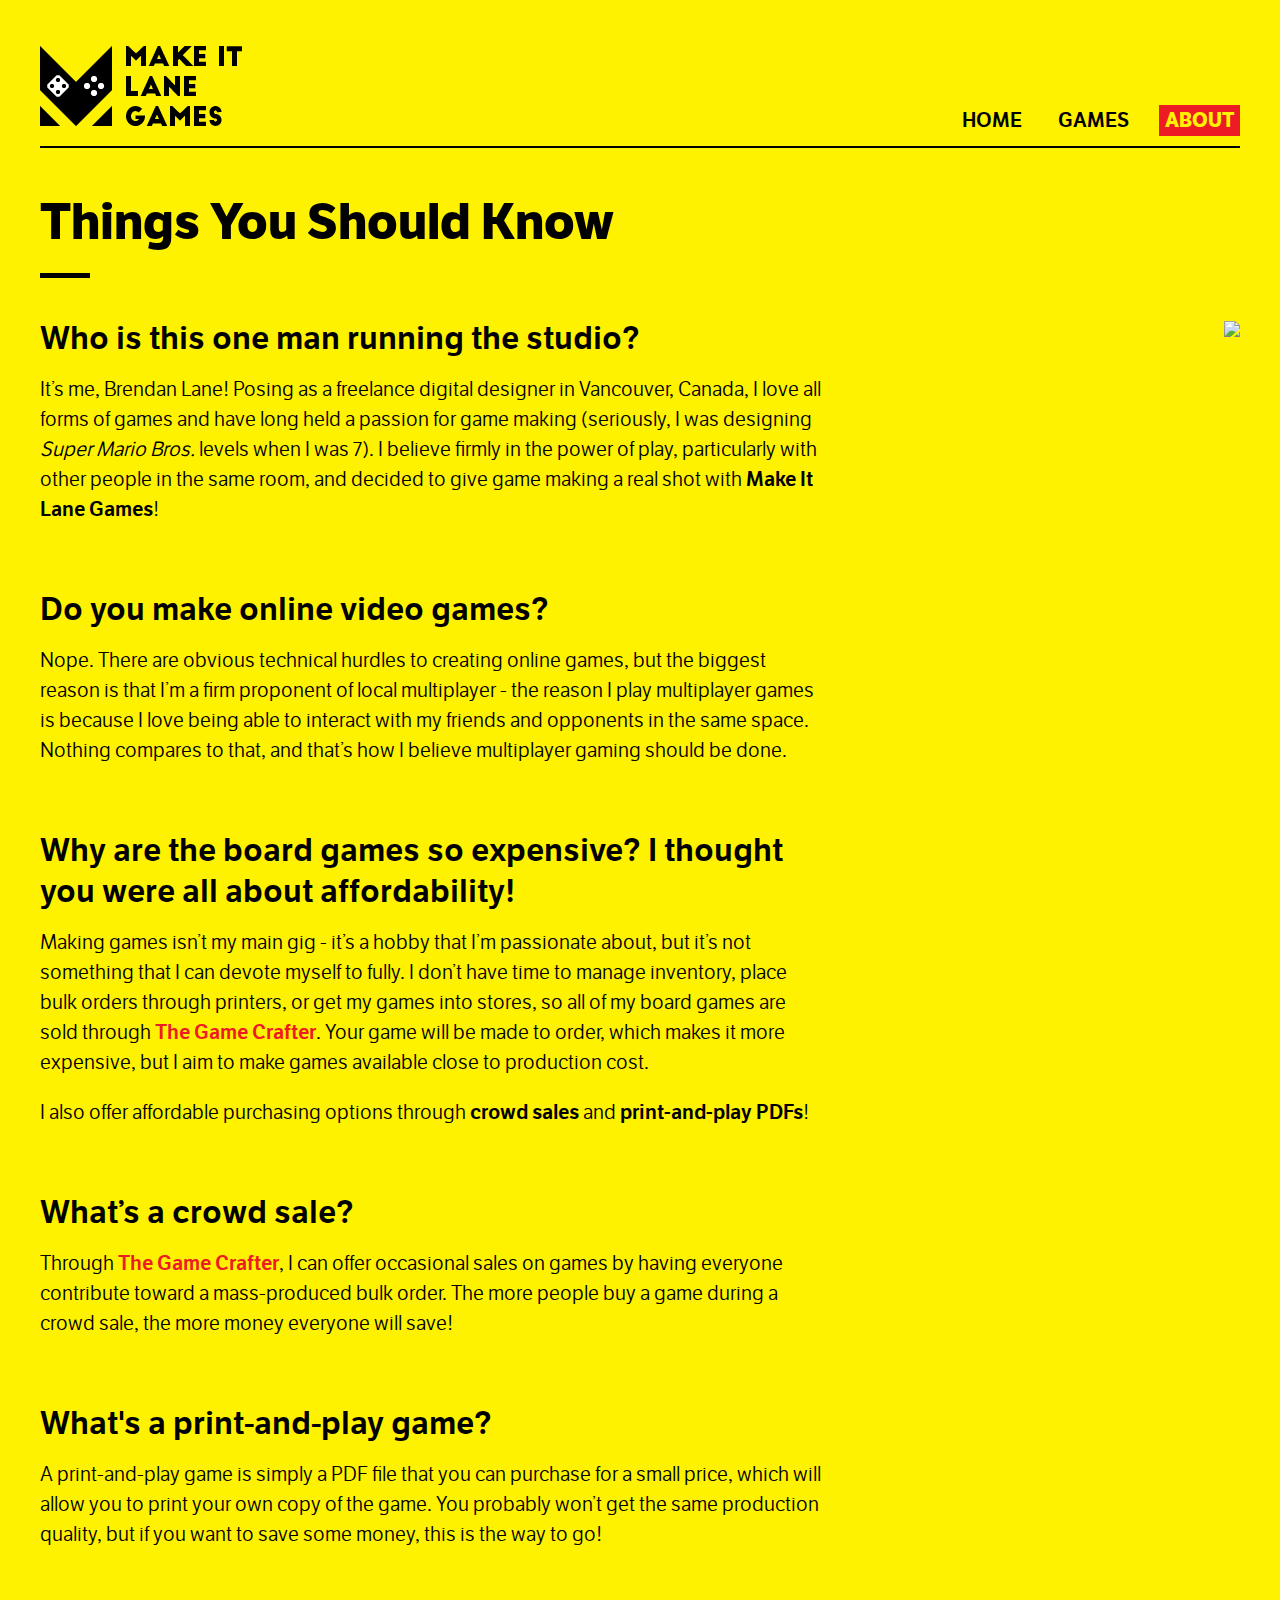
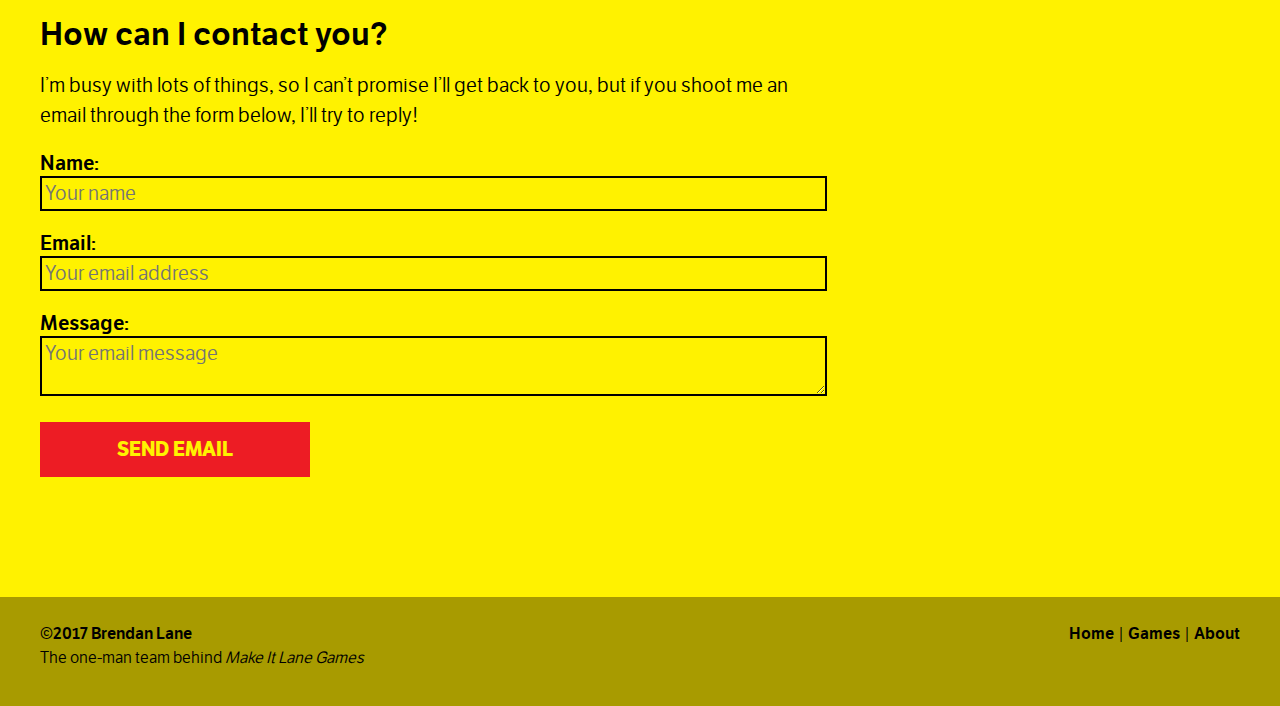
==== commit 9ea3434f: "Edited CSS for responsive layout for all pages and sizes" ====
--- a/public_html/about.html
+++ b/public_html/about.html
@@ -41,11 +41,11 @@
 
       <!-- Main layout -->
       <h1>Things You Should Know</h1>
-      <section class="container">
-        <section class="col-1of3 col-1of2-sm mobile-switch">
+      <section class="container" id="about">
+        <section class="col-1of3 col-1of3-sm mobile-switch">
           <img src="http://via.placeholder.com/600x1200">
         </section>
-        <article class="col-2of3 col-1of2-sm">
+        <article class="col-2of3 col-2of3-sm">
           <h2>Who is this one man running the studio?</h2>
           <p>It’s me, Brendan Lane! Posing as a freelance digital designer in Vancouver, Canada, I love all forms of games and have long held a passion for game making (seriously, I was designing <em>Super Mario Bros.</em> levels when I was 7). I believe firmly in the power of play, particularly with other people in the same room, and decided to give game making a real shot with <strong>Make It Lane Games</strong>!</p>
           <h2>Do you make online video games?</h2>
--- a/public_html/css/main.css
+++ b/public_html/css/main.css
@@ -1 +1 @@
-/*! normalize.css v3.0.2 | MIT License | git.io/normalize */html{font-family:sans-serif;-ms-text-size-adjust:100%;-webkit-text-size-adjust:100%}body{margin:0}article,aside,details,figcaption,figure,footer,header,hgroup,main,menu,nav,section,summary{display:block}audio,canvas,progress,video{display:inline-block;vertical-align:baseline}audio:not([controls]){display:none;height:0}[hidden],template{display:none}a{background-color:transparent}a:active,a:hover{outline:0}abbr[title]{border-bottom:1px dotted}b,strong{font-weight:bold}dfn{font-style:italic}h1{font-size:2em;margin:0.67em 0}mark{background:#ff0;color:#000}small{font-size:80%}sub,sup{font-size:75%;line-height:0;position:relative;vertical-align:baseline}sup{top:-0.5em}sub{bottom:-0.25em}img{border:0}svg:not(:root){overflow:hidden}figure{margin:1em 40px}hr{-moz-box-sizing:content-box;-webkit-box-sizing:content-box;box-sizing:content-box;height:0}pre{overflow:auto}code,kbd,pre,samp{font-family:monospace, monospace;font-size:1em}button,input,optgroup,select,textarea{color:inherit;font:inherit;margin:0}button{overflow:visible}button,select{text-transform:none}button,html input[type=button],input[type=reset],input[type=submit]{-webkit-appearance:button;cursor:pointer}button[disabled],html input[disabled]{cursor:default}button::-moz-focus-inner,input::-moz-focus-inner{border:0;padding:0}input{line-height:normal}input[type=checkbox],input[type=radio]{-webkit-box-sizing:border-box;box-sizing:border-box;padding:0}input[type=number]::-webkit-inner-spin-button,input[type=number]::-webkit-outer-spin-button{height:auto}input[type=search]{-webkit-appearance:textfield;-moz-box-sizing:content-box;-webkit-box-sizing:content-box;box-sizing:content-box}input[type=search]::-webkit-search-cancel-button,input[type=search]::-webkit-search-decoration{-webkit-appearance:none}fieldset{border:1px solid #c0c0c0;margin:0 2px;padding:0.35em 0.625em 0.75em}legend{border:0;padding:0}textarea{overflow:auto}optgroup{font-weight:bold}table{border-collapse:collapse;border-spacing:0}td,th{padding:0}@font-face{font-family:'LFT Etica';src:url("fonts/lft_etica_book.eot");src:url("fonts/lft_etica_book.eot?#iefix") format("embedded-opentype"), url("fonts/lft_etica_book.woff2") format("woff2"), url("fonts/lft_etica_book.woff") format("woff"), url("fonts/lft_etica_book.ttf") format("truetype"), url("fonts/lft_etica_book.svg#svgFontName") format("svg")}@font-face{font-family:'LFT Etica Bold';src:url("fonts/lft_etica_bold.eot");src:url("fonts/lft_etica_bold.eot?#iefix") format("embedded-opentype"), url("fonts/lft_etica_bold.woff2") format("woff2"), url("fonts/lft_etica_bold.woff") format("woff"), url("fonts/lft_etica_bold.ttf") format("truetype"), url("fonts/lft_etica_bold.svg#svgFontName") format("svg")}@font-face{font-family:'LFT Etica Bold Italic';src:url("fonts/lft_etica_bolditalic.eot");src:url("fonts/lft_etica_bolditalic?#iefix") format("embedded-opentype"), url("fonts/lft_etica_bolditalic.woff2") format("woff2"), url("fonts/lft_etica_bolditalic.woff") format("woff"), url("fonts/lft_etica_bolditalic.ttf") format("truetype"), url("fonts/lft_etica_bolditalic.svg#svgFontName") format("svg")}@font-face{font-family:'LFT Etica Semibold';src:url("fonts/lft_etica_semibold.eot");src:url("fonts/lft_etica_semibold.eot?#iefix") format("embedded-opentype"), url("fonts/lft_etica_semibold.woff2") format("woff2"), url("fonts/lft_etica_semibold.woff") format("woff"), url("fonts/lft_etica_semibold.ttf") format("truetype"), url("fonts/lft_etica_semibold.svg#svgFontName") format("svg")}@font-face{font-family:'LFT Etica Light';src:url("fonts/lft_etica_light.eot");src:url("fonts/lft_etica_light.eot?#iefix") format("embedded-opentype"), url("fonts/lft_etica_light.woff2") format("woff2"), url("fonts/lft_etica_light.woff") format("woff"), url("fonts/lft_etica_light.ttf") format("truetype"), url("fonts/lft_etica_light.svg#svgFontName") format("svg")}@font-face{font-family:'LFT Etica Light Italic';src:url("fonts/lft_etica_lightitalic.eot");src:url("fonts/lft_etica_lightitalic.eot?#iefix") format("embedded-opentype"), url("fonts/lft_etica_lightitalic.woff2") format("woff2"), url("fonts/lft_etica_lightitalic.woff") format("woff"), url("fonts/lft_etica_lightitalic.ttf") format("truetype"), url("fonts/lft_etica_lightitalic.svg#svgFontName") format("svg")}*,:after,:before{-webkit-box-sizing:border-box;box-sizing:border-box}body{font-family:'LFT Etica', Arial, sans-serif;font-size:1.25em;color:#000000;background-color:#FFF200;padding-bottom:0;margin-top:1.3em}.wrapper{max-width:76em;margin:0 auto;padding:0 2em}img{max-width:100%;height:auto}hr{border:0.05em solid #A89B00}::-moz-selection{color:#FFF200;background:#ED1C24}::selection{color:#FFF200;background:#ED1C24}figure{margin:0}nav{padding:1em 0;border-bottom:0.1em solid #000000;margin-bottom:2em}nav ul{margin:0;text-align:center;padding:2.2em 0 0 0}nav a{border-bottom:none}nav a:focus,nav a:hover{border-bottom:none}nav li{list-style-type:none;text-transform:uppercase;font-size:1em;font-family:'LFT Etica Semibold', Arial, sans-serif;margin:0 1em 0.5em 1em;display:inline-block}nav li a{color:#000000;padding:0.15em 0.3em}nav li a.nav-link-current,nav li a:focus,nav li a:hover{color:#FFF200;background-color:#ED1C24}nav li a.nav-link-current{font-family:'LFT Etica bold', Arial, sans-serif}nav img{margin:auto;display:block;opacity:1;-webkit-transition:opacity 0.3s ease-out;-o-transition:opacity 0.3s ease-out;transition:opacity 0.3s ease-out}nav img:focus,nav img:hover{opacity:0.5;-webkit-transition:opacity 0.3s ease-out;-o-transition:opacity 0.3s ease-out;transition:opacity 0.3s ease-out}h1{font-size:1.75em;margin:0;font-family:'LFT Etica Bold', Arial, sans-serif;color:#000000}h1:after{color:#000000;content:"\A \2014";white-space:pre-wrap}h1 #highlight{color:#ED1C24}h2{font-family:'LFT Etica Semibold', Arial, sans-serif;font-size:1.2em;margin-top:2em;margin-bottom:0.5em;color:#000000}h3{text-transform:uppercase;font-family:'LFT Etica Bold', Arial, sans-serif;font-size:0.9em;margin-top:2.5em;margin-bottom:0;color:#000000}h4{text-transform:uppercase;font-size:0.8em;margin-top:0;margin-bottom:1em;font-family:'LFT Etica Light Italic', Arial, sans-serif;color:#000000}ol,p,ul{margin:0 0 1em 0;font-size:0.8em;line-height:1.5em}p strong{font-family:'LFT Etica Semibold', Arial, sans-serif}#contact-form button[type=submit],.button{margin:0 auto;width:100%;padding:0.75em 0.75em;color:#FFF200;background-color:#ED1C24;text-decoration:none;text-transform:uppercase;font-family:'LFT Etica Bold', Arial, sans-serif;border:none;-webkit-transition:all 0.1s ease-out;-o-transition:all 0.1s ease-out;transition:all 0.1s ease-out;display:block;text-align:center;font-size:0.75em}#contact-form button[type=submit]:focus,#contact-form button[type=submit]:hover,.button:focus,.button:hover{background-color:#A89B00;color:#FFF200;border:none}a{color:#ED1C24;font-family:'LFT Etica Semibold', Arial, sans-serif;border-bottom:0.15em solid rgba(153, 43, 31, 0);text-decoration:none;-webkit-transition:all 0.3s ease-out;-o-transition:all 0.3s ease-out;transition:all 0.3s ease-out}a:focus,a:hover{color:#ED1C24;border-bottom:0.15em solid #992b1f;-webkit-transition:all 0.3s ease-out;-o-transition:all 0.3s ease-out;transition:all 0.3s ease-out}footer{background-color:#A89B00;font-family:'LFT Etica', Arial, sans-serif;padding-top:0.5em;margin-top:5em}footer a{color:#000000;border-bottom:0.15em solid transparent}footer a:focus,footer a:hover{color:#000000;border-bottom:0.15em solid black}.recent-games{border-top:0.1em solid #A89B00}.recent-games .container{margin-bottom:1.5em}.purchase-options h3,.purchase-options h4{text-align:center}.purchase-options .button{margin-bottom:2em}.game-preview{padding:0.3em 0;text-align:left;opacity:1;position:relative}.game-preview img{display:block;-webkit-transition:all 0.3s ease-out;-o-transition:all 0.3s ease-out;transition:all 0.3s ease-out}.game-preview:focus img,.game-preview:hover img{opacity:0.9;-webkit-transition:all 0.3s ease-out;-o-transition:all 0.3s ease-out;transition:all 0.3s ease-out}.game-preview .game-info{position:absolute;background-color:black;height:3em;left:0;right:0;bottom:0;-webkit-transition:all 0.3s ease-out;-o-transition:all 0.3s ease-out;transition:all 0.3s ease-out}.game-preview:focus .game-info,.game-preview:hover .game-info{background-color:rgba(0, 0, 0, 0.65);-webkit-transition:all 0.3s ease-out;-o-transition:all 0.3s ease-out;transition:all 0.3s ease-out}.game-preview .game-name{font-family:'LFT Etica Bold', Arial, sans-serif;font-size:1em;margin:0.65em 0 0 0.75em;line-height:1;color:#FFF200;-webkit-transition:all 0.3s ease-out;-o-transition:all 0.3s ease-out;transition:all 0.3s ease-out}.game-preview .game-price{font-family:'LFT Etica Light Italic', Arial, sans-serif;font-size:0.8em;margin:0 0 0 0.75em;padding-bottom:2em;line-height:1;color:#FFF200}.game-preview:focus .game-name,.game-preview:hover .game-name{-webkit-transition:all 0.3s ease-out;-o-transition:all 0.3s ease-out;transition:all 0.3s ease-out}.game-preview .game-details{position:absolute;right:0.75em;bottom:0.8em;text-align:right;font-family:'LFT Etica', Arial, sans-serif;color:#FFF200}.game-preview .game-details span{vertical-align:middle}.game-preview .game-details img{display:inline-block;vertical-align:middle;padding-right:0.15em}aside{background-color:#000000;color:#FFF200;padding:0.5em}aside #game-ages,aside #game-players,aside #game-time,aside #game-title{font-size:0.85em;text-align:center;display:block;padding:0.5em 0}aside #game-ages strong,aside #game-players strong,aside #game-time strong,aside #game-title strong{font-family:'LFT Etica Bold', Arial, sans-serif}aside #game-ages span,aside #game-players span,aside #game-time span,aside #game-title span{vertical-align:middle}aside #game-ages img,aside #game-players img,aside #game-time img,aside #game-title img{display:inline-block;vertical-align:middle;padding-right:0.15em}.banner-image{border-top:1em solid #A89B00;border-bottom:1em solid #A89B00;padding:0;margin:2em 0;display:block}#contact-form input[type=email],#contact-form input[type=text],#contact-form textarea{width:100%;border:0.1em solid #000000;background:#FFF200;margin:0 0 1em 0;padding:0.15em;font-size:0.85em}#contact-form textarea{max-width:100%}#contact-form span{font-family:'LFT Etica Semibold', Arial, sans-serif;font-size:0.85em}.container.separator{padding-bottom:3.5em}.container:after{content:"";display:table;clear:both}[class*=col-]{margin:1em 0;width:100%}nav [class*=col-]{margin:0;width:100%}@media (max-width:34.999em){#banner-small{display:block}#banner-medium{display:none}#banner-large{display:none}}@media (min-width:35em) and (max-width:56.249em){#banner-small{display:none}#banner-medium{display:block}#banner-large{display:none}}@media (min-width:56.25em){#banner-small{display:none}#banner-medium{display:none}#banner-large{display:block}}@media (min-width:35em){h1{font-size:1.5em}h2{font-size:1.25em}h3{font-size:1.1em;margin-bottom:0.3em}h4{font-size:0.9em}ol,p,ul{font-size:1em}nav ul li{margin-right:0}header{padding-bottom:1.5em}footer{padding-top:0.25em}footer p{font-size:0.8em}nav{position:relative}nav img{float:left}nav ul{position:absolute;bottom:0;right:0}#contact-form button[type=submit],.button{width:7.5em;display:inline}}@media (min-width:40em){.container{margin-left:-1em;margin-right:-1em}[class*=col-]{padding:0 1em;float:left}.col-1of2-sm{width:50%}.mobile-switch{float:right;text-align:right}.separator{margin-bottom:5em}.contact-list-footer{text-align:right}.game-preview .game-info{left:1em;right:1em}}@media (min-width:56.25em){h1{font-size:2.5em;line-height:1em}h2{font-size:1.6em}.col-1of3{width:33.33%}.col-2of3{width:66.66%}.col-1of4{width:25%}.col-3of4{width:75%}.col-1of2{width:50%}}+/*! normalize.css v3.0.2 | MIT License | git.io/normalize */html{font-family:sans-serif;-ms-text-size-adjust:100%;-webkit-text-size-adjust:100%}body{margin:0}article,aside,details,figcaption,figure,footer,header,hgroup,main,menu,nav,section,summary{display:block}audio,canvas,progress,video{display:inline-block;vertical-align:baseline}audio:not([controls]){display:none;height:0}[hidden],template{display:none}a{background-color:transparent}a:active,a:hover{outline:0}abbr[title]{border-bottom:1px dotted}b,strong{font-weight:bold}dfn{font-style:italic}h1{font-size:2em;margin:0.67em 0}mark{background:#ff0;color:#000}small{font-size:80%}sub,sup{font-size:75%;line-height:0;position:relative;vertical-align:baseline}sup{top:-0.5em}sub{bottom:-0.25em}img{border:0}svg:not(:root){overflow:hidden}figure{margin:1em 40px}hr{-moz-box-sizing:content-box;-webkit-box-sizing:content-box;box-sizing:content-box;height:0}pre{overflow:auto}code,kbd,pre,samp{font-family:monospace, monospace;font-size:1em}button,input,optgroup,select,textarea{color:inherit;font:inherit;margin:0}button{overflow:visible}button,select{text-transform:none}button,html input[type=button],input[type=reset],input[type=submit]{-webkit-appearance:button;cursor:pointer}button[disabled],html input[disabled]{cursor:default}button::-moz-focus-inner,input::-moz-focus-inner{border:0;padding:0}input{line-height:normal}input[type=checkbox],input[type=radio]{-webkit-box-sizing:border-box;box-sizing:border-box;padding:0}input[type=number]::-webkit-inner-spin-button,input[type=number]::-webkit-outer-spin-button{height:auto}input[type=search]{-webkit-appearance:textfield;-moz-box-sizing:content-box;-webkit-box-sizing:content-box;box-sizing:content-box}input[type=search]::-webkit-search-cancel-button,input[type=search]::-webkit-search-decoration{-webkit-appearance:none}fieldset{border:1px solid #c0c0c0;margin:0 2px;padding:0.35em 0.625em 0.75em}legend{border:0;padding:0}textarea{overflow:auto}optgroup{font-weight:bold}table{border-collapse:collapse;border-spacing:0}td,th{padding:0}@font-face{font-family:'LFT Etica';src:url("fonts/lft_etica_book.eot");src:url("fonts/lft_etica_book.eot?#iefix") format("embedded-opentype"), url("fonts/lft_etica_book.woff2") format("woff2"), url("fonts/lft_etica_book.woff") format("woff"), url("fonts/lft_etica_book.ttf") format("truetype"), url("fonts/lft_etica_book.svg#svgFontName") format("svg")}@font-face{font-family:'LFT Etica Bold';src:url("fonts/lft_etica_bold.eot");src:url("fonts/lft_etica_bold.eot?#iefix") format("embedded-opentype"), url("fonts/lft_etica_bold.woff2") format("woff2"), url("fonts/lft_etica_bold.woff") format("woff"), url("fonts/lft_etica_bold.ttf") format("truetype"), url("fonts/lft_etica_bold.svg#svgFontName") format("svg")}@font-face{font-family:'LFT Etica Bold Italic';src:url("fonts/lft_etica_bolditalic.eot");src:url("fonts/lft_etica_bolditalic?#iefix") format("embedded-opentype"), url("fonts/lft_etica_bolditalic.woff2") format("woff2"), url("fonts/lft_etica_bolditalic.woff") format("woff"), url("fonts/lft_etica_bolditalic.ttf") format("truetype"), url("fonts/lft_etica_bolditalic.svg#svgFontName") format("svg")}@font-face{font-family:'LFT Etica Semibold';src:url("fonts/lft_etica_semibold.eot");src:url("fonts/lft_etica_semibold.eot?#iefix") format("embedded-opentype"), url("fonts/lft_etica_semibold.woff2") format("woff2"), url("fonts/lft_etica_semibold.woff") format("woff"), url("fonts/lft_etica_semibold.ttf") format("truetype"), url("fonts/lft_etica_semibold.svg#svgFontName") format("svg")}@font-face{font-family:'LFT Etica Light';src:url("fonts/lft_etica_light.eot");src:url("fonts/lft_etica_light.eot?#iefix") format("embedded-opentype"), url("fonts/lft_etica_light.woff2") format("woff2"), url("fonts/lft_etica_light.woff") format("woff"), url("fonts/lft_etica_light.ttf") format("truetype"), url("fonts/lft_etica_light.svg#svgFontName") format("svg")}@font-face{font-family:'LFT Etica Light Italic';src:url("fonts/lft_etica_lightitalic.eot");src:url("fonts/lft_etica_lightitalic.eot?#iefix") format("embedded-opentype"), url("fonts/lft_etica_lightitalic.woff2") format("woff2"), url("fonts/lft_etica_lightitalic.woff") format("woff"), url("fonts/lft_etica_lightitalic.ttf") format("truetype"), url("fonts/lft_etica_lightitalic.svg#svgFontName") format("svg")}*,:after,:before{-webkit-box-sizing:border-box;box-sizing:border-box}body{font-family:'LFT Etica', Arial, sans-serif;font-size:1.25em;color:#000000;background-color:#FFF200;padding-bottom:0;margin-top:1.3em}.wrapper{max-width:76em;margin:0 auto;padding:0 2em}img{max-width:100%;height:auto}hr{border:0.05em solid #A89B00}::-moz-selection{color:#FFF200;background:#ED1C24}::selection{color:#FFF200;background:#ED1C24}figure{margin:0}nav{padding:1em 0;border-bottom:0.1em solid #000000;margin-bottom:2em}nav ul{margin:0;text-align:center;padding:2.2em 0 0 0}nav a{border-bottom:none}nav a:focus,nav a:hover{border-bottom:none}nav li{list-style-type:none;text-transform:uppercase;font-size:1em;font-family:'LFT Etica Semibold', Arial, sans-serif;margin:0 1em 0.5em 1em;display:inline-block}nav li a{color:#000000;padding:0.15em 0.3em}nav li a.nav-link-current,nav li a:focus,nav li a:hover{color:#FFF200;background-color:#ED1C24}nav li a.nav-link-current{font-family:'LFT Etica bold', Arial, sans-serif}nav img{margin:auto;display:block;opacity:1;-webkit-transition:opacity 0.3s ease-out;-o-transition:opacity 0.3s ease-out;transition:opacity 0.3s ease-out}nav img:focus,nav img:hover{opacity:0.5;-webkit-transition:opacity 0.3s ease-out;-o-transition:opacity 0.3s ease-out;transition:opacity 0.3s ease-out}h1{font-size:1.75em;margin:0;font-family:'LFT Etica Bold', Arial, sans-serif;color:#000000}h1:after{color:#000000;content:"\A \2014";white-space:pre-wrap}h1 #highlight{color:#ED1C24}h2{font-family:'LFT Etica Semibold', Arial, sans-serif;font-size:1.2em;margin-top:0;margin-bottom:0.5em;color:#000000}.recent-games h2{margin-top:2em}h3{text-transform:uppercase;font-family:'LFT Etica Bold', Arial, sans-serif;font-size:0.9em;margin-top:2.5em;margin-bottom:0;color:#000000}h4{text-transform:uppercase;font-size:0.8em;margin-top:0;margin-bottom:1em;font-family:'LFT Etica Light Italic', Arial, sans-serif;color:#000000}ol,p,ul{margin:0 0 1em 0;font-size:0.8em;line-height:1.5em}p strong{font-family:'LFT Etica Semibold', Arial, sans-serif}#contact-form button[type=submit],.button{margin:0 auto;width:100%;padding:0.75em 0.75em;color:#FFF200;background-color:#ED1C24;text-decoration:none;text-transform:uppercase;font-family:'LFT Etica Bold', Arial, sans-serif;border:none;-webkit-transition:all 0.1s ease-out;-o-transition:all 0.1s ease-out;transition:all 0.1s ease-out;display:block;text-align:center;font-size:0.75em}#contact-form button[type=submit]:focus,#contact-form button[type=submit]:hover,.button:focus,.button:hover{background-color:#A89B00;color:#FFF200;border:none}a{color:#ED1C24;font-family:'LFT Etica Semibold', Arial, sans-serif;border-bottom:0.15em solid rgba(153, 43, 31, 0);text-decoration:none;-webkit-transition:all 0.3s ease-out;-o-transition:all 0.3s ease-out;transition:all 0.3s ease-out}a:focus,a:hover{color:#ED1C24;border-bottom:0.15em solid #992b1f;-webkit-transition:all 0.3s ease-out;-o-transition:all 0.3s ease-out;transition:all 0.3s ease-out}footer{background-color:#A89B00;font-family:'LFT Etica', Arial, sans-serif;padding-top:0.5em;margin-top:5em}footer a{color:#000000;border-bottom:0.15em solid transparent}footer a:focus,footer a:hover{color:#000000;border-bottom:0.15em solid black}.recent-games{border-top:0.1em solid #A89B00}.recent-games .container{margin-bottom:1.5em}#about h2{margin-top:2em}#about h2:first-of-type{margin-top:0}.purchase-options h3,.purchase-options h4{text-align:center}.purchase-options .button{margin-bottom:2em}.game-preview{padding:0.3em 0;text-align:left;opacity:1;position:relative}.game-preview img{display:block;-webkit-transition:all 0.3s ease-out;-o-transition:all 0.3s ease-out;transition:all 0.3s ease-out}.game-preview:focus img,.game-preview:hover img{opacity:0.9;-webkit-transition:all 0.3s ease-out;-o-transition:all 0.3s ease-out;transition:all 0.3s ease-out}.game-preview .game-info{position:absolute;background-color:black;height:3em;left:0;right:0;bottom:0;-webkit-transition:all 0.3s ease-out;-o-transition:all 0.3s ease-out;transition:all 0.3s ease-out}.game-preview:focus .game-info,.game-preview:hover .game-info{background-color:rgba(0, 0, 0, 0.65);-webkit-transition:all 0.3s ease-out;-o-transition:all 0.3s ease-out;transition:all 0.3s ease-out}.game-preview .game-name{font-family:'LFT Etica Bold', Arial, sans-serif;font-size:1em;margin:0.65em 0 0 0.75em;line-height:1;color:#FFF200;-webkit-transition:all 0.3s ease-out;-o-transition:all 0.3s ease-out;transition:all 0.3s ease-out}.game-preview .game-price{font-family:'LFT Etica Light Italic', Arial, sans-serif;font-size:0.8em;margin:0 0 0 0.75em;padding-bottom:2em;line-height:1;color:#FFF200}.game-preview:focus .game-name,.game-preview:hover .game-name{-webkit-transition:all 0.3s ease-out;-o-transition:all 0.3s ease-out;transition:all 0.3s ease-out}.game-preview .game-details{position:absolute;right:0.75em;bottom:0.8em;text-align:right;font-family:'LFT Etica', Arial, sans-serif;color:#FFF200}.game-preview .game-details span{vertical-align:middle}.game-preview .game-details img{display:inline-block;vertical-align:middle;padding-right:0.15em}aside{background-color:#000000;color:#FFF200;padding:0.5em}aside #game-ages,aside #game-players,aside #game-time,aside #game-title{font-size:0.85em;text-align:center;display:block;padding:0.5em 0}aside #game-ages strong,aside #game-players strong,aside #game-time strong,aside #game-title strong{font-family:'LFT Etica Bold', Arial, sans-serif}aside #game-ages span,aside #game-players span,aside #game-time span,aside #game-title span{vertical-align:middle}aside #game-ages img,aside #game-players img,aside #game-time img,aside #game-title img{display:inline-block;vertical-align:middle;padding-right:0.15em}.banner-image{border-top:1em solid #A89B00;border-bottom:1em solid #A89B00;padding:0;margin:2em 0;display:block}#contact-form input[type=email],#contact-form input[type=text],#contact-form textarea{width:100%;border:0.1em solid #000000;background:#FFF200;margin:0 0 1em 0;padding:0.15em;font-size:0.85em}#contact-form textarea{max-width:100%}#contact-form span{font-family:'LFT Etica Semibold', Arial, sans-serif;font-size:0.85em}.container.separator{padding-bottom:2.8em}.container:after{content:"";display:table;clear:both}[class*=col-]{margin:1em 0;width:100%}nav [class*=col-]{margin:0;width:100%}@media (max-width:34.999em){#banner-small{display:block}#banner-medium{display:none}#banner-large{display:none}}@media (min-width:35em) and (max-width:56.249em){#banner-small{display:none}#banner-medium{display:block}#banner-large{display:none}}@media (min-width:56.25em){#banner-small{display:none}#banner-medium{display:none}#banner-large{display:block}}@media (min-width:37.5em){h1{font-size:1.5em}h2{font-size:1.25em}.purchase-options h3{font-size:1.1em}.purchase-options h4{font-size:0.9em}.purchase-options .button{display:block;font-size:0.85em;width:20em;margin-left:auto;margin-right:auto}nav ul li{margin-right:0}header{padding-bottom:0.5em}footer{padding-top:0.25em}footer p{font-size:0.8em}nav{position:relative}nav img{float:left}nav ul{position:absolute;bottom:0;right:0}#contact-form button[type=submit],.button{display:block;font-size:0.85em;width:20em;margin-left:0}}@media (min-width:43.5em){#contact-form input[type=email],#contact-form input[type=text],#contact-form span,#contact-form textarea,ol,p,ul{font-size:0.9em}h1{font-size:1.75em}h2{font-size:1.4em}}@media (min-width:50em){#contact-form input[type=email],#contact-form input[type=text],#contact-form span,#contact-form textarea,ol,p,ul{font-size:1em}.container{margin-left:-1em;margin-right:-1em}[class*=col-]{padding:0 1em;float:left}.col-1of2-sm{width:50%}.col-1of3-sm{width:33.33%}.col-2of3-sm{width:66.66%}.mobile-switch{float:right}.contact-list-footer{text-align:right}.game-preview .game-info{left:1em;right:1em}.game-preview .game-details{position:absolute;right:1.75em;bottom:0.8em}.purchase-options h3,.purchase-options h4{text-align:left;margin-top:0}.purchase-options .button{width:10em;margin:0 0 1.25em 0}#contact-form button[type=submit],.button{width:13.5em}}@media (min-width:56.25em){h1{font-size:2em}}@media (min-width:65em){h2{font-size:1.6em}.mobile-switch{text-align:right}.separator{margin-bottom:5em}aside #game-title{vertical-align:middle;margin-left:0.5em}aside #game-ages,aside #game-players,aside #game-time,aside #game-title{text-align:left;display:inline-block;padding:0.5em 0;margin-right:1.25em}aside #game-ages strong,aside #game-players strong,aside #game-time strong,aside #game-title strong{font-family:'LFT Etica Bold', Arial, sans-serif}aside #game-ages span,aside #game-players span,aside #game-time span,aside #game-title span{vertical-align:middle}aside #game-ages img,aside #game-players img,aside #game-time img,aside #game-title img{display:inline-block;vertical-align:middle;padding-right:0.15em}.col-1of3{width:33.33%}.col-2of3{width:66.66%}.col-1of2{width:50%}.col-1of1{width:100%}#contact-form button[type=submit],.button{font-size:1em}}@media (min-width:80em){h1{font-size:2.5em;line-height:1em}}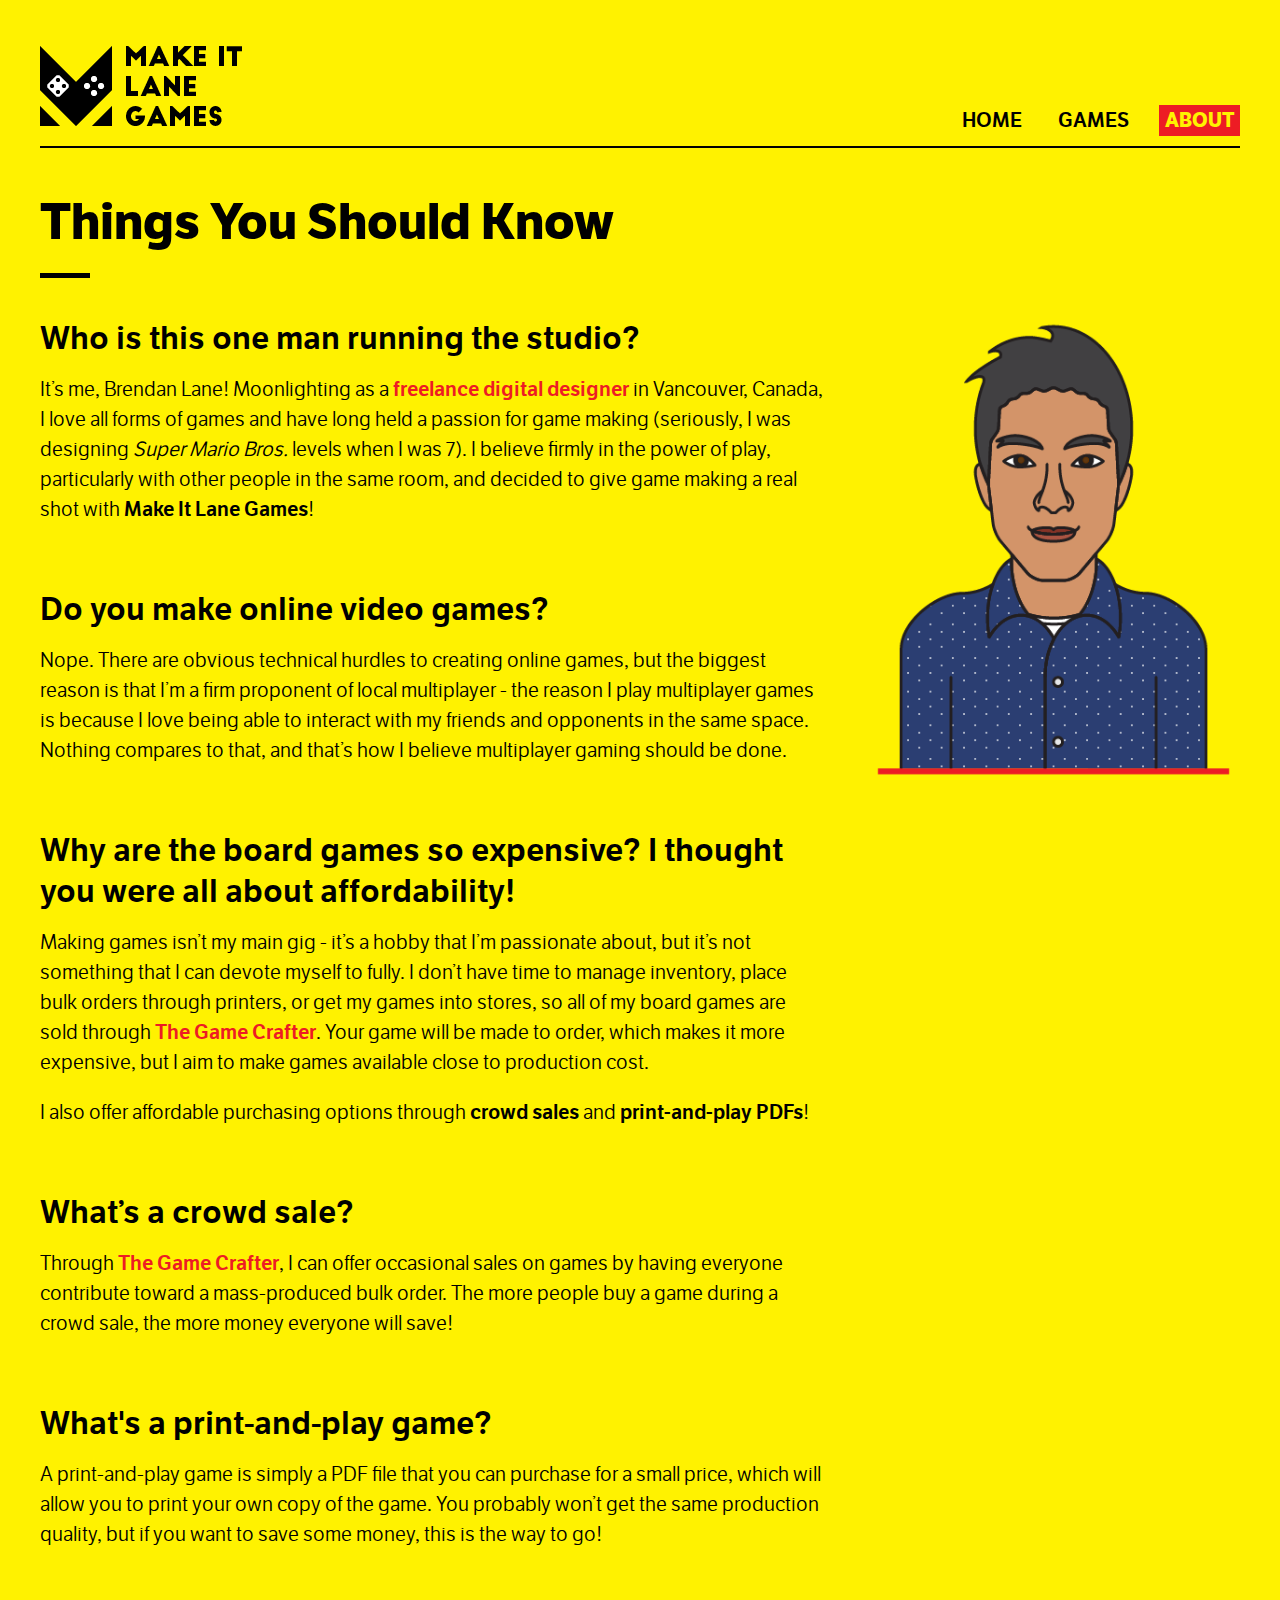
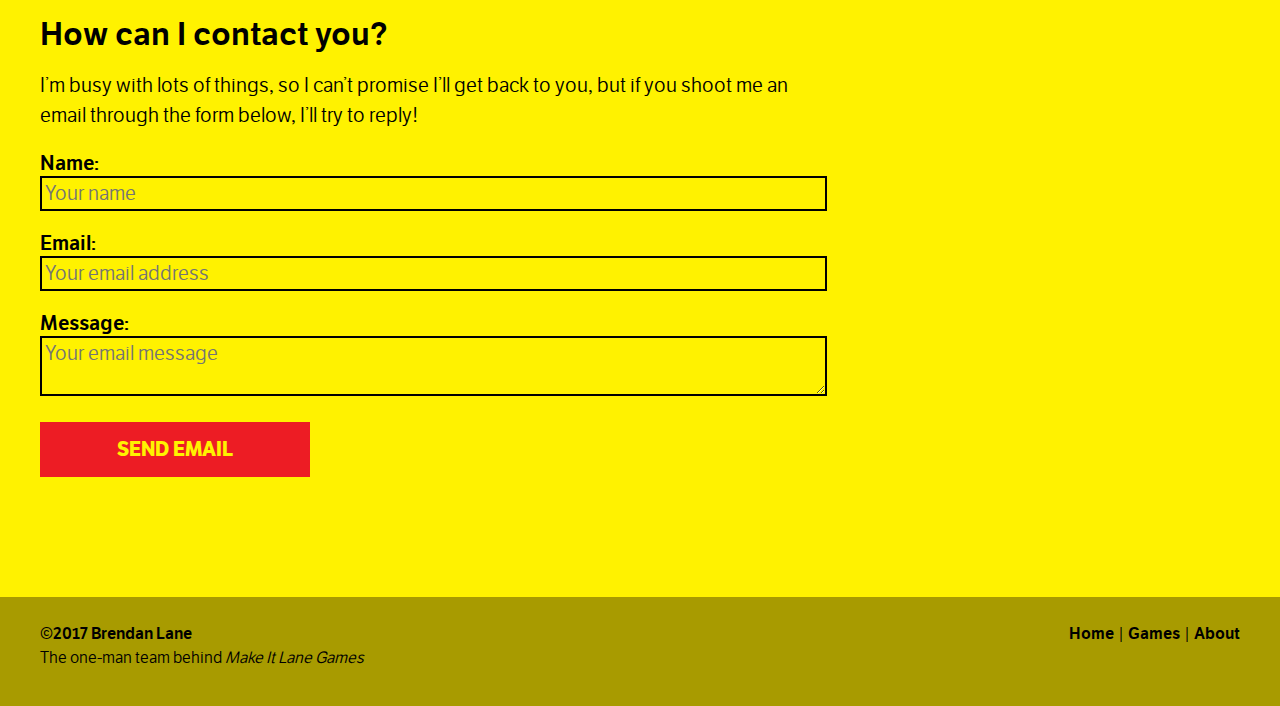
==== commit 682e9d3c: "Integrated homepage graphics Integrated about page graphic and added animation Other minor content f" ====
--- a/public_html/about.html
+++ b/public_html/about.html
@@ -43,11 +43,14 @@
       <h1>Things You Should Know</h1>
       <section class="container" id="about">
         <section class="col-1of3 col-1of3-sm mobile-switch">
-          <img src="http://via.placeholder.com/600x1200">
+          <div id="about-img">
+            <img id="profile-normal" src="img/brendan-lane.png">
+            <img id="profile-hover" src="img/brendan-lane-laughing.png">
+          </div>
         </section>
         <article class="col-2of3 col-2of3-sm">
           <h2>Who is this one man running the studio?</h2>
-          <p>It’s me, Brendan Lane! Posing as a freelance digital designer in Vancouver, Canada, I love all forms of games and have long held a passion for game making (seriously, I was designing <em>Super Mario Bros.</em> levels when I was 7). I believe firmly in the power of play, particularly with other people in the same room, and decided to give game making a real shot with <strong>Make It Lane Games</strong>!</p>
+          <p>It’s me, Brendan Lane! Moonlighting as a <a href="http://www.brendan-lane.com">freelance digital designer</a> in Vancouver, Canada, I love all forms of games and have long held a passion for game making (seriously, I was designing <em>Super Mario Bros.</em> levels when I was 7). I believe firmly in the power of play, particularly with other people in the same room, and decided to give game making a real shot with <strong>Make It Lane Games</strong>!</p>
           <h2>Do you make online video games?</h2>
           <p>Nope. There are obvious technical hurdles to creating online games, but the biggest reason is that I’m a firm proponent of local multiplayer - the reason I play multiplayer games is because I love being able to interact with my friends and opponents in the same space. Nothing compares to that, and that’s how I believe multiplayer gaming should be done.</p>
           <h2>Why are the board games so expensive? I thought you were all about affordability!</h2>
--- a/public_html/css/main.css
+++ b/public_html/css/main.css
@@ -1 +1 @@
-/*! normalize.css v3.0.2 | MIT License | git.io/normalize */html{font-family:sans-serif;-ms-text-size-adjust:100%;-webkit-text-size-adjust:100%}body{margin:0}article,aside,details,figcaption,figure,footer,header,hgroup,main,menu,nav,section,summary{display:block}audio,canvas,progress,video{display:inline-block;vertical-align:baseline}audio:not([controls]){display:none;height:0}[hidden],template{display:none}a{background-color:transparent}a:active,a:hover{outline:0}abbr[title]{border-bottom:1px dotted}b,strong{font-weight:bold}dfn{font-style:italic}h1{font-size:2em;margin:0.67em 0}mark{background:#ff0;color:#000}small{font-size:80%}sub,sup{font-size:75%;line-height:0;position:relative;vertical-align:baseline}sup{top:-0.5em}sub{bottom:-0.25em}img{border:0}svg:not(:root){overflow:hidden}figure{margin:1em 40px}hr{-moz-box-sizing:content-box;-webkit-box-sizing:content-box;box-sizing:content-box;height:0}pre{overflow:auto}code,kbd,pre,samp{font-family:monospace, monospace;font-size:1em}button,input,optgroup,select,textarea{color:inherit;font:inherit;margin:0}button{overflow:visible}button,select{text-transform:none}button,html input[type=button],input[type=reset],input[type=submit]{-webkit-appearance:button;cursor:pointer}button[disabled],html input[disabled]{cursor:default}button::-moz-focus-inner,input::-moz-focus-inner{border:0;padding:0}input{line-height:normal}input[type=checkbox],input[type=radio]{-webkit-box-sizing:border-box;box-sizing:border-box;padding:0}input[type=number]::-webkit-inner-spin-button,input[type=number]::-webkit-outer-spin-button{height:auto}input[type=search]{-webkit-appearance:textfield;-moz-box-sizing:content-box;-webkit-box-sizing:content-box;box-sizing:content-box}input[type=search]::-webkit-search-cancel-button,input[type=search]::-webkit-search-decoration{-webkit-appearance:none}fieldset{border:1px solid #c0c0c0;margin:0 2px;padding:0.35em 0.625em 0.75em}legend{border:0;padding:0}textarea{overflow:auto}optgroup{font-weight:bold}table{border-collapse:collapse;border-spacing:0}td,th{padding:0}@font-face{font-family:'LFT Etica';src:url("fonts/lft_etica_book.eot");src:url("fonts/lft_etica_book.eot?#iefix") format("embedded-opentype"), url("fonts/lft_etica_book.woff2") format("woff2"), url("fonts/lft_etica_book.woff") format("woff"), url("fonts/lft_etica_book.ttf") format("truetype"), url("fonts/lft_etica_book.svg#svgFontName") format("svg")}@font-face{font-family:'LFT Etica Bold';src:url("fonts/lft_etica_bold.eot");src:url("fonts/lft_etica_bold.eot?#iefix") format("embedded-opentype"), url("fonts/lft_etica_bold.woff2") format("woff2"), url("fonts/lft_etica_bold.woff") format("woff"), url("fonts/lft_etica_bold.ttf") format("truetype"), url("fonts/lft_etica_bold.svg#svgFontName") format("svg")}@font-face{font-family:'LFT Etica Bold Italic';src:url("fonts/lft_etica_bolditalic.eot");src:url("fonts/lft_etica_bolditalic?#iefix") format("embedded-opentype"), url("fonts/lft_etica_bolditalic.woff2") format("woff2"), url("fonts/lft_etica_bolditalic.woff") format("woff"), url("fonts/lft_etica_bolditalic.ttf") format("truetype"), url("fonts/lft_etica_bolditalic.svg#svgFontName") format("svg")}@font-face{font-family:'LFT Etica Semibold';src:url("fonts/lft_etica_semibold.eot");src:url("fonts/lft_etica_semibold.eot?#iefix") format("embedded-opentype"), url("fonts/lft_etica_semibold.woff2") format("woff2"), url("fonts/lft_etica_semibold.woff") format("woff"), url("fonts/lft_etica_semibold.ttf") format("truetype"), url("fonts/lft_etica_semibold.svg#svgFontName") format("svg")}@font-face{font-family:'LFT Etica Light';src:url("fonts/lft_etica_light.eot");src:url("fonts/lft_etica_light.eot?#iefix") format("embedded-opentype"), url("fonts/lft_etica_light.woff2") format("woff2"), url("fonts/lft_etica_light.woff") format("woff"), url("fonts/lft_etica_light.ttf") format("truetype"), url("fonts/lft_etica_light.svg#svgFontName") format("svg")}@font-face{font-family:'LFT Etica Light Italic';src:url("fonts/lft_etica_lightitalic.eot");src:url("fonts/lft_etica_lightitalic.eot?#iefix") format("embedded-opentype"), url("fonts/lft_etica_lightitalic.woff2") format("woff2"), url("fonts/lft_etica_lightitalic.woff") format("woff"), url("fonts/lft_etica_lightitalic.ttf") format("truetype"), url("fonts/lft_etica_lightitalic.svg#svgFontName") format("svg")}*,:after,:before{-webkit-box-sizing:border-box;box-sizing:border-box}body{font-family:'LFT Etica', Arial, sans-serif;font-size:1.25em;color:#000000;background-color:#FFF200;padding-bottom:0;margin-top:1.3em}.wrapper{max-width:76em;margin:0 auto;padding:0 2em}img{max-width:100%;height:auto}hr{border:0.05em solid #A89B00}::-moz-selection{color:#FFF200;background:#ED1C24}::selection{color:#FFF200;background:#ED1C24}figure{margin:0}nav{padding:1em 0;border-bottom:0.1em solid #000000;margin-bottom:2em}nav ul{margin:0;text-align:center;padding:2.2em 0 0 0}nav a{border-bottom:none}nav a:focus,nav a:hover{border-bottom:none}nav li{list-style-type:none;text-transform:uppercase;font-size:1em;font-family:'LFT Etica Semibold', Arial, sans-serif;margin:0 1em 0.5em 1em;display:inline-block}nav li a{color:#000000;padding:0.15em 0.3em}nav li a.nav-link-current,nav li a:focus,nav li a:hover{color:#FFF200;background-color:#ED1C24}nav li a.nav-link-current{font-family:'LFT Etica bold', Arial, sans-serif}nav img{margin:auto;display:block;opacity:1;-webkit-transition:opacity 0.3s ease-out;-o-transition:opacity 0.3s ease-out;transition:opacity 0.3s ease-out}nav img:focus,nav img:hover{opacity:0.5;-webkit-transition:opacity 0.3s ease-out;-o-transition:opacity 0.3s ease-out;transition:opacity 0.3s ease-out}h1{font-size:1.75em;margin:0;font-family:'LFT Etica Bold', Arial, sans-serif;color:#000000}h1:after{color:#000000;content:"\A \2014";white-space:pre-wrap}h1 #highlight{color:#ED1C24}h2{font-family:'LFT Etica Semibold', Arial, sans-serif;font-size:1.2em;margin-top:0;margin-bottom:0.5em;color:#000000}.recent-games h2{margin-top:2em}h3{text-transform:uppercase;font-family:'LFT Etica Bold', Arial, sans-serif;font-size:0.9em;margin-top:2.5em;margin-bottom:0;color:#000000}h4{text-transform:uppercase;font-size:0.8em;margin-top:0;margin-bottom:1em;font-family:'LFT Etica Light Italic', Arial, sans-serif;color:#000000}ol,p,ul{margin:0 0 1em 0;font-size:0.8em;line-height:1.5em}p strong{font-family:'LFT Etica Semibold', Arial, sans-serif}#contact-form button[type=submit],.button{margin:0 auto;width:100%;padding:0.75em 0.75em;color:#FFF200;background-color:#ED1C24;text-decoration:none;text-transform:uppercase;font-family:'LFT Etica Bold', Arial, sans-serif;border:none;-webkit-transition:all 0.1s ease-out;-o-transition:all 0.1s ease-out;transition:all 0.1s ease-out;display:block;text-align:center;font-size:0.75em}#contact-form button[type=submit]:focus,#contact-form button[type=submit]:hover,.button:focus,.button:hover{background-color:#A89B00;color:#FFF200;border:none}a{color:#ED1C24;font-family:'LFT Etica Semibold', Arial, sans-serif;border-bottom:0.15em solid rgba(153, 43, 31, 0);text-decoration:none;-webkit-transition:all 0.3s ease-out;-o-transition:all 0.3s ease-out;transition:all 0.3s ease-out}a:focus,a:hover{color:#ED1C24;border-bottom:0.15em solid #992b1f;-webkit-transition:all 0.3s ease-out;-o-transition:all 0.3s ease-out;transition:all 0.3s ease-out}footer{background-color:#A89B00;font-family:'LFT Etica', Arial, sans-serif;padding-top:0.5em;margin-top:5em}footer a{color:#000000;border-bottom:0.15em solid transparent}footer a:focus,footer a:hover{color:#000000;border-bottom:0.15em solid black}.recent-games{border-top:0.1em solid #A89B00}.recent-games .container{margin-bottom:1.5em}#about h2{margin-top:2em}#about h2:first-of-type{margin-top:0}.purchase-options h3,.purchase-options h4{text-align:center}.purchase-options .button{margin-bottom:2em}.game-preview{padding:0.3em 0;text-align:left;opacity:1;position:relative}.game-preview img{display:block;-webkit-transition:all 0.3s ease-out;-o-transition:all 0.3s ease-out;transition:all 0.3s ease-out}.game-preview:focus img,.game-preview:hover img{opacity:0.9;-webkit-transition:all 0.3s ease-out;-o-transition:all 0.3s ease-out;transition:all 0.3s ease-out}.game-preview .game-info{position:absolute;background-color:black;height:3em;left:0;right:0;bottom:0;-webkit-transition:all 0.3s ease-out;-o-transition:all 0.3s ease-out;transition:all 0.3s ease-out}.game-preview:focus .game-info,.game-preview:hover .game-info{background-color:rgba(0, 0, 0, 0.65);-webkit-transition:all 0.3s ease-out;-o-transition:all 0.3s ease-out;transition:all 0.3s ease-out}.game-preview .game-name{font-family:'LFT Etica Bold', Arial, sans-serif;font-size:1em;margin:0.65em 0 0 0.75em;line-height:1;color:#FFF200;-webkit-transition:all 0.3s ease-out;-o-transition:all 0.3s ease-out;transition:all 0.3s ease-out}.game-preview .game-price{font-family:'LFT Etica Light Italic', Arial, sans-serif;font-size:0.8em;margin:0 0 0 0.75em;padding-bottom:2em;line-height:1;color:#FFF200}.game-preview:focus .game-name,.game-preview:hover .game-name{-webkit-transition:all 0.3s ease-out;-o-transition:all 0.3s ease-out;transition:all 0.3s ease-out}.game-preview .game-details{position:absolute;right:0.75em;bottom:0.8em;text-align:right;font-family:'LFT Etica', Arial, sans-serif;color:#FFF200}.game-preview .game-details span{vertical-align:middle}.game-preview .game-details img{display:inline-block;vertical-align:middle;padding-right:0.15em}aside{background-color:#000000;color:#FFF200;padding:0.5em}aside #game-ages,aside #game-players,aside #game-time,aside #game-title{font-size:0.85em;text-align:center;display:block;padding:0.5em 0}aside #game-ages strong,aside #game-players strong,aside #game-time strong,aside #game-title strong{font-family:'LFT Etica Bold', Arial, sans-serif}aside #game-ages span,aside #game-players span,aside #game-time span,aside #game-title span{vertical-align:middle}aside #game-ages img,aside #game-players img,aside #game-time img,aside #game-title img{display:inline-block;vertical-align:middle;padding-right:0.15em}.banner-image{border-top:1em solid #A89B00;border-bottom:1em solid #A89B00;padding:0;margin:2em 0;display:block}#contact-form input[type=email],#contact-form input[type=text],#contact-form textarea{width:100%;border:0.1em solid #000000;background:#FFF200;margin:0 0 1em 0;padding:0.15em;font-size:0.85em}#contact-form textarea{max-width:100%}#contact-form span{font-family:'LFT Etica Semibold', Arial, sans-serif;font-size:0.85em}.container.separator{padding-bottom:2.8em}.container:after{content:"";display:table;clear:both}[class*=col-]{margin:1em 0;width:100%}nav [class*=col-]{margin:0;width:100%}@media (max-width:34.999em){#banner-small{display:block}#banner-medium{display:none}#banner-large{display:none}}@media (min-width:35em) and (max-width:56.249em){#banner-small{display:none}#banner-medium{display:block}#banner-large{display:none}}@media (min-width:56.25em){#banner-small{display:none}#banner-medium{display:none}#banner-large{display:block}}@media (min-width:37.5em){h1{font-size:1.5em}h2{font-size:1.25em}.purchase-options h3{font-size:1.1em}.purchase-options h4{font-size:0.9em}.purchase-options .button{display:block;font-size:0.85em;width:20em;margin-left:auto;margin-right:auto}nav ul li{margin-right:0}header{padding-bottom:0.5em}footer{padding-top:0.25em}footer p{font-size:0.8em}nav{position:relative}nav img{float:left}nav ul{position:absolute;bottom:0;right:0}#contact-form button[type=submit],.button{display:block;font-size:0.85em;width:20em;margin-left:0}}@media (min-width:43.5em){#contact-form input[type=email],#contact-form input[type=text],#contact-form span,#contact-form textarea,ol,p,ul{font-size:0.9em}h1{font-size:1.75em}h2{font-size:1.4em}}@media (min-width:50em){#contact-form input[type=email],#contact-form input[type=text],#contact-form span,#contact-form textarea,ol,p,ul{font-size:1em}.container{margin-left:-1em;margin-right:-1em}[class*=col-]{padding:0 1em;float:left}.col-1of2-sm{width:50%}.col-1of3-sm{width:33.33%}.col-2of3-sm{width:66.66%}.mobile-switch{float:right}.contact-list-footer{text-align:right}.game-preview .game-info{left:1em;right:1em}.game-preview .game-details{position:absolute;right:1.75em;bottom:0.8em}.purchase-options h3,.purchase-options h4{text-align:left;margin-top:0}.purchase-options .button{width:10em;margin:0 0 1.25em 0}#contact-form button[type=submit],.button{width:13.5em}}@media (min-width:56.25em){h1{font-size:2em}}@media (min-width:65em){h2{font-size:1.6em}.mobile-switch{text-align:right}.separator{margin-bottom:5em}aside #game-title{vertical-align:middle;margin-left:0.5em}aside #game-ages,aside #game-players,aside #game-time,aside #game-title{text-align:left;display:inline-block;padding:0.5em 0;margin-right:1.25em}aside #game-ages strong,aside #game-players strong,aside #game-time strong,aside #game-title strong{font-family:'LFT Etica Bold', Arial, sans-serif}aside #game-ages span,aside #game-players span,aside #game-time span,aside #game-title span{vertical-align:middle}aside #game-ages img,aside #game-players img,aside #game-time img,aside #game-title img{display:inline-block;vertical-align:middle;padding-right:0.15em}.col-1of3{width:33.33%}.col-2of3{width:66.66%}.col-1of2{width:50%}.col-1of1{width:100%}#contact-form button[type=submit],.button{font-size:1em}}@media (min-width:80em){h1{font-size:2.5em;line-height:1em}}+/*! normalize.css v3.0.2 | MIT License | git.io/normalize */html{font-family:sans-serif;-ms-text-size-adjust:100%;-webkit-text-size-adjust:100%}body{margin:0}article,aside,details,figcaption,figure,footer,header,hgroup,main,menu,nav,section,summary{display:block}audio,canvas,progress,video{display:inline-block;vertical-align:baseline}audio:not([controls]){display:none;height:0}[hidden],template{display:none}a{background-color:transparent}a:active,a:hover{outline:0}abbr[title]{border-bottom:1px dotted}b,strong{font-weight:bold}dfn{font-style:italic}h1{font-size:2em;margin:0.67em 0}mark{background:#ff0;color:#000}small{font-size:80%}sub,sup{font-size:75%;line-height:0;position:relative;vertical-align:baseline}sup{top:-0.5em}sub{bottom:-0.25em}img{border:0}svg:not(:root){overflow:hidden}figure{margin:1em 40px}hr{-moz-box-sizing:content-box;-webkit-box-sizing:content-box;box-sizing:content-box;height:0}pre{overflow:auto}code,kbd,pre,samp{font-family:monospace, monospace;font-size:1em}button,input,optgroup,select,textarea{color:inherit;font:inherit;margin:0}button{overflow:visible}button,select{text-transform:none}button,html input[type=button],input[type=reset],input[type=submit]{-webkit-appearance:button;cursor:pointer}button[disabled],html input[disabled]{cursor:default}button::-moz-focus-inner,input::-moz-focus-inner{border:0;padding:0}input{line-height:normal}input[type=checkbox],input[type=radio]{-webkit-box-sizing:border-box;box-sizing:border-box;padding:0}input[type=number]::-webkit-inner-spin-button,input[type=number]::-webkit-outer-spin-button{height:auto}input[type=search]{-webkit-appearance:textfield;-moz-box-sizing:content-box;-webkit-box-sizing:content-box;box-sizing:content-box}input[type=search]::-webkit-search-cancel-button,input[type=search]::-webkit-search-decoration{-webkit-appearance:none}fieldset{border:1px solid #c0c0c0;margin:0 2px;padding:0.35em 0.625em 0.75em}legend{border:0;padding:0}textarea{overflow:auto}optgroup{font-weight:bold}table{border-collapse:collapse;border-spacing:0}td,th{padding:0}@font-face{font-family:'LFT Etica';src:url("fonts/lft_etica_book.eot");src:url("fonts/lft_etica_book.eot?#iefix") format("embedded-opentype"), url("fonts/lft_etica_book.woff2") format("woff2"), url("fonts/lft_etica_book.woff") format("woff"), url("fonts/lft_etica_book.ttf") format("truetype"), url("fonts/lft_etica_book.svg#svgFontName") format("svg")}@font-face{font-family:'LFT Etica Bold';src:url("fonts/lft_etica_bold.eot");src:url("fonts/lft_etica_bold.eot?#iefix") format("embedded-opentype"), url("fonts/lft_etica_bold.woff2") format("woff2"), url("fonts/lft_etica_bold.woff") format("woff"), url("fonts/lft_etica_bold.ttf") format("truetype"), url("fonts/lft_etica_bold.svg#svgFontName") format("svg")}@font-face{font-family:'LFT Etica Bold Italic';src:url("fonts/lft_etica_bolditalic.eot");src:url("fonts/lft_etica_bolditalic?#iefix") format("embedded-opentype"), url("fonts/lft_etica_bolditalic.woff2") format("woff2"), url("fonts/lft_etica_bolditalic.woff") format("woff"), url("fonts/lft_etica_bolditalic.ttf") format("truetype"), url("fonts/lft_etica_bolditalic.svg#svgFontName") format("svg")}@font-face{font-family:'LFT Etica Semibold';src:url("fonts/lft_etica_semibold.eot");src:url("fonts/lft_etica_semibold.eot?#iefix") format("embedded-opentype"), url("fonts/lft_etica_semibold.woff2") format("woff2"), url("fonts/lft_etica_semibold.woff") format("woff"), url("fonts/lft_etica_semibold.ttf") format("truetype"), url("fonts/lft_etica_semibold.svg#svgFontName") format("svg")}@font-face{font-family:'LFT Etica Light';src:url("fonts/lft_etica_light.eot");src:url("fonts/lft_etica_light.eot?#iefix") format("embedded-opentype"), url("fonts/lft_etica_light.woff2") format("woff2"), url("fonts/lft_etica_light.woff") format("woff"), url("fonts/lft_etica_light.ttf") format("truetype"), url("fonts/lft_etica_light.svg#svgFontName") format("svg")}@font-face{font-family:'LFT Etica Light Italic';src:url("fonts/lft_etica_lightitalic.eot");src:url("fonts/lft_etica_lightitalic.eot?#iefix") format("embedded-opentype"), url("fonts/lft_etica_lightitalic.woff2") format("woff2"), url("fonts/lft_etica_lightitalic.woff") format("woff"), url("fonts/lft_etica_lightitalic.ttf") format("truetype"), url("fonts/lft_etica_lightitalic.svg#svgFontName") format("svg")}*,:after,:before{-webkit-box-sizing:border-box;box-sizing:border-box}body{font-family:'LFT Etica', Arial, sans-serif;font-size:1.25em;color:#000000;background-color:#FFF200;padding-bottom:0;margin-top:1.3em}.wrapper{max-width:76em;margin:0 auto;padding:0 2em}img{max-width:100%;height:auto}#about-img #profile-normal{display:block;margin:auto}#about-img #profile-hover{display:none}#about-img:focus #profile-hover,#about-img:hover #profile-hover{display:block;margin:auto}#about-img:focus #profile-normal,#about-img:hover #profile-normal{display:none}hr{border:0.05em solid #A89B00}::-moz-selection{color:#FFF200;background:#ED1C24}::selection{color:#FFF200;background:#ED1C24}figure{margin:0}nav{padding:1em 0;border-bottom:0.1em solid #000000;margin-bottom:2em}nav ul{margin:0;text-align:center;padding:2.2em 0 0 0}nav a{border-bottom:none}nav a:focus,nav a:hover{border-bottom:none}nav li{list-style-type:none;text-transform:uppercase;font-size:1em;font-family:'LFT Etica Semibold', Arial, sans-serif;margin:0 1em 0.5em 1em;display:inline-block}nav li a{color:#000000;padding:0.15em 0.3em}nav li a.nav-link-current,nav li a:focus,nav li a:hover{color:#FFF200;background-color:#ED1C24}nav li a.nav-link-current{font-family:'LFT Etica bold', Arial, sans-serif}nav img{margin:auto;display:block;opacity:1;-webkit-transition:opacity 0.3s ease-out;-o-transition:opacity 0.3s ease-out;transition:opacity 0.3s ease-out}nav img:focus,nav img:hover{opacity:0.5;-webkit-transition:opacity 0.3s ease-out;-o-transition:opacity 0.3s ease-out;transition:opacity 0.3s ease-out}h1{font-size:1.75em;margin:0;font-family:'LFT Etica Bold', Arial, sans-serif;color:#000000}h1:after{color:#000000;content:"\A \2014";white-space:pre-wrap}h1 #highlight{color:#ED1C24}h2{font-family:'LFT Etica Semibold', Arial, sans-serif;font-size:1.2em;margin-top:0;margin-bottom:0.5em;color:#000000}.recent-games h2{margin-top:2em}h3{text-transform:uppercase;font-family:'LFT Etica Bold', Arial, sans-serif;font-size:0.9em;margin-top:2.5em;margin-bottom:0;color:#000000}h4{text-transform:uppercase;font-size:0.8em;margin-top:0;margin-bottom:1em;font-family:'LFT Etica Light Italic', Arial, sans-serif;color:#000000}ol,p,ul{margin:0 0 1em 0;font-size:0.8em;line-height:1.5em}p strong{font-family:'LFT Etica Semibold', Arial, sans-serif}#contact-form button[type=submit],.button{margin:0 auto;width:100%;padding:0.75em 0.75em;color:#FFF200;background-color:#ED1C24;text-decoration:none;text-transform:uppercase;font-family:'LFT Etica Bold', Arial, sans-serif;border:none;-webkit-transition:all 0.1s ease-out;-o-transition:all 0.1s ease-out;transition:all 0.1s ease-out;display:block;text-align:center;font-size:0.75em}#contact-form button[type=submit]:focus,#contact-form button[type=submit]:hover,.button:focus,.button:hover{background-color:#A89B00;color:#FFF200;border:none}a{color:#ED1C24;font-family:'LFT Etica Semibold', Arial, sans-serif;border-bottom:0.15em solid rgba(153, 43, 31, 0);text-decoration:none;-webkit-transition:all 0.3s ease-out;-o-transition:all 0.3s ease-out;transition:all 0.3s ease-out}a:focus,a:hover{color:#ED1C24;border-bottom:0.15em solid #992b1f;-webkit-transition:all 0.3s ease-out;-o-transition:all 0.3s ease-out;transition:all 0.3s ease-out}footer{background-color:#A89B00;font-family:'LFT Etica', Arial, sans-serif;padding-top:0.5em;margin-top:5em}footer a{color:#000000;border-bottom:0.15em solid transparent}footer a:focus,footer a:hover{color:#000000;border-bottom:0.15em solid black}.recent-games{border-top:0.1em solid #A89B00}.recent-games .container{margin-bottom:1.5em}#about h2{margin-top:2em}#about h2:first-of-type{margin-top:0}.purchase-options h3,.purchase-options h4{text-align:center}.purchase-options .button{margin-bottom:2em}.game-preview{padding:0.3em 0;text-align:left;opacity:1;position:relative}.game-preview img{display:block;-webkit-transition:all 0.3s ease-out;-o-transition:all 0.3s ease-out;transition:all 0.3s ease-out}.game-preview:focus img,.game-preview:hover img{opacity:0.8;-webkit-transition:all 0.3s ease-out;-o-transition:all 0.3s ease-out;transition:all 0.3s ease-out}.game-preview .game-info{position:absolute;background-color:black;height:3em;left:0;right:0;bottom:0;-webkit-transition:all 0.3s ease-out;-o-transition:all 0.3s ease-out;transition:all 0.3s ease-out}.game-preview:focus .game-info,.game-preview:hover .game-info{background-color:rgba(0, 0, 0, 0.65);-webkit-transition:all 0.3s ease-out;-o-transition:all 0.3s ease-out;transition:all 0.3s ease-out}.game-preview .game-name{font-family:'LFT Etica Bold', Arial, sans-serif;font-size:1em;margin:0.65em 0 0 0.75em;line-height:1;color:#FFF200;-webkit-transition:all 0.3s ease-out;-o-transition:all 0.3s ease-out;transition:all 0.3s ease-out}.game-preview .game-price{font-family:'LFT Etica Light Italic', Arial, sans-serif;font-size:0.8em;margin:0 0 0 0.75em;padding-bottom:2em;line-height:1;color:#FFF200}.game-preview:focus .game-name,.game-preview:hover .game-name{-webkit-transition:all 0.3s ease-out;-o-transition:all 0.3s ease-out;transition:all 0.3s ease-out}.game-preview .game-details{position:absolute;right:0.75em;bottom:0.8em;text-align:right;font-family:'LFT Etica', Arial, sans-serif;color:#FFF200}.game-preview .game-details span{vertical-align:middle}.game-preview .game-details img{display:inline-block;vertical-align:middle;padding-right:0.15em}aside{background-color:#000000;color:#FFF200;padding:0.5em}aside #game-ages,aside #game-players,aside #game-time,aside #game-title{font-size:0.85em;text-align:center;display:block;padding:0.5em 0}aside #game-ages strong,aside #game-players strong,aside #game-time strong,aside #game-title strong{font-family:'LFT Etica Bold', Arial, sans-serif}aside #game-ages span,aside #game-players span,aside #game-time span,aside #game-title span{vertical-align:middle}aside #game-ages img,aside #game-players img,aside #game-time img,aside #game-title img{display:inline-block;vertical-align:middle;padding-right:0.15em}.banner-image{border-top:1em solid #A89B00;border-bottom:1em solid #A89B00;padding:0;margin:2em 0;display:block}#contact-form input[type=email],#contact-form input[type=text],#contact-form textarea{width:100%;border:0.1em solid #000000;background:#FFF200;margin:0 0 1em 0;padding:0.15em;font-size:0.85em}#contact-form textarea{max-width:100%}#contact-form span{font-family:'LFT Etica Semibold', Arial, sans-serif;font-size:0.85em}.container.separator{padding-bottom:4.5em}.container:after{content:"";display:table;clear:both}[class*=col-]{margin:1em 0;width:100%}nav [class*=col-]{margin:0;width:100%}@media (max-width:34.999em){#banner-small{display:block}#banner-medium{display:none}#banner-large{display:none}}@media (min-width:35em) and (max-width:56.249em){#banner-small{display:none}#banner-medium{display:block}#banner-large{display:none}}@media (min-width:56.25em){#banner-small{display:none}#banner-medium{display:none}#banner-large{display:block}}@media (min-width:37.5em){h1{font-size:1.5em}h2{font-size:1.25em}.purchase-options h3{font-size:1.1em}.purchase-options h4{font-size:0.9em}.purchase-options .button{display:block;font-size:0.85em;width:20em;margin-left:auto;margin-right:auto}nav ul li{margin-right:0}header{padding-bottom:0.5em}footer{padding-top:0.25em}footer p{font-size:0.8em}nav{position:relative}nav img{float:left}nav ul{position:absolute;bottom:0;right:0}#contact-form button[type=submit],.button{display:block;font-size:0.85em;width:20em;margin-left:0}}@media (min-width:43.5em){#contact-form input[type=email],#contact-form input[type=text],#contact-form span,#contact-form textarea,ol,p,ul{font-size:0.9em}h1{font-size:1.75em}h2{font-size:1.4em}}@media (min-width:50em){#contact-form input[type=email],#contact-form input[type=text],#contact-form span,#contact-form textarea,ol,p,ul{font-size:1em}.container{margin-left:-1em;margin-right:-1em}[class*=col-]{padding:0 1em;float:left}.col-1of2-sm{width:50%}.col-1of3-sm{width:33.33%}.col-2of3-sm{width:66.66%}.mobile-switch{float:right}.contact-list-footer{text-align:right}.game-preview .game-info{left:1em;right:1em}.game-preview .game-details{position:absolute;right:1.75em;bottom:0.8em}.purchase-options h3,.purchase-options h4{text-align:left;margin-top:0}.purchase-options .button{width:10em;margin:0 0 1.25em 0}#contact-form button[type=submit],.button{width:13.5em}}@media (min-width:56.25em){h1{font-size:2em}}@media (min-width:65em){h2{font-size:1.6em}.mobile-switch{text-align:right}.separator{margin-bottom:5em}aside #game-title{vertical-align:middle;margin-left:0.5em}aside #game-ages,aside #game-players,aside #game-time,aside #game-title{text-align:left;display:inline-block;padding:0.5em 0;margin-right:1.25em}aside #game-ages strong,aside #game-players strong,aside #game-time strong,aside #game-title strong{font-family:'LFT Etica Bold', Arial, sans-serif}aside #game-ages span,aside #game-players span,aside #game-time span,aside #game-title span{vertical-align:middle}aside #game-ages img,aside #game-players img,aside #game-time img,aside #game-title img{display:inline-block;vertical-align:middle;padding-right:0.15em}.col-1of3{width:33.33%}.col-2of3{width:66.66%}.col-1of2{width:50%}.col-1of1{width:100%}#contact-form button[type=submit],.button{font-size:1em}}@media (min-width:80em){h1{font-size:2.5em;line-height:1em}}